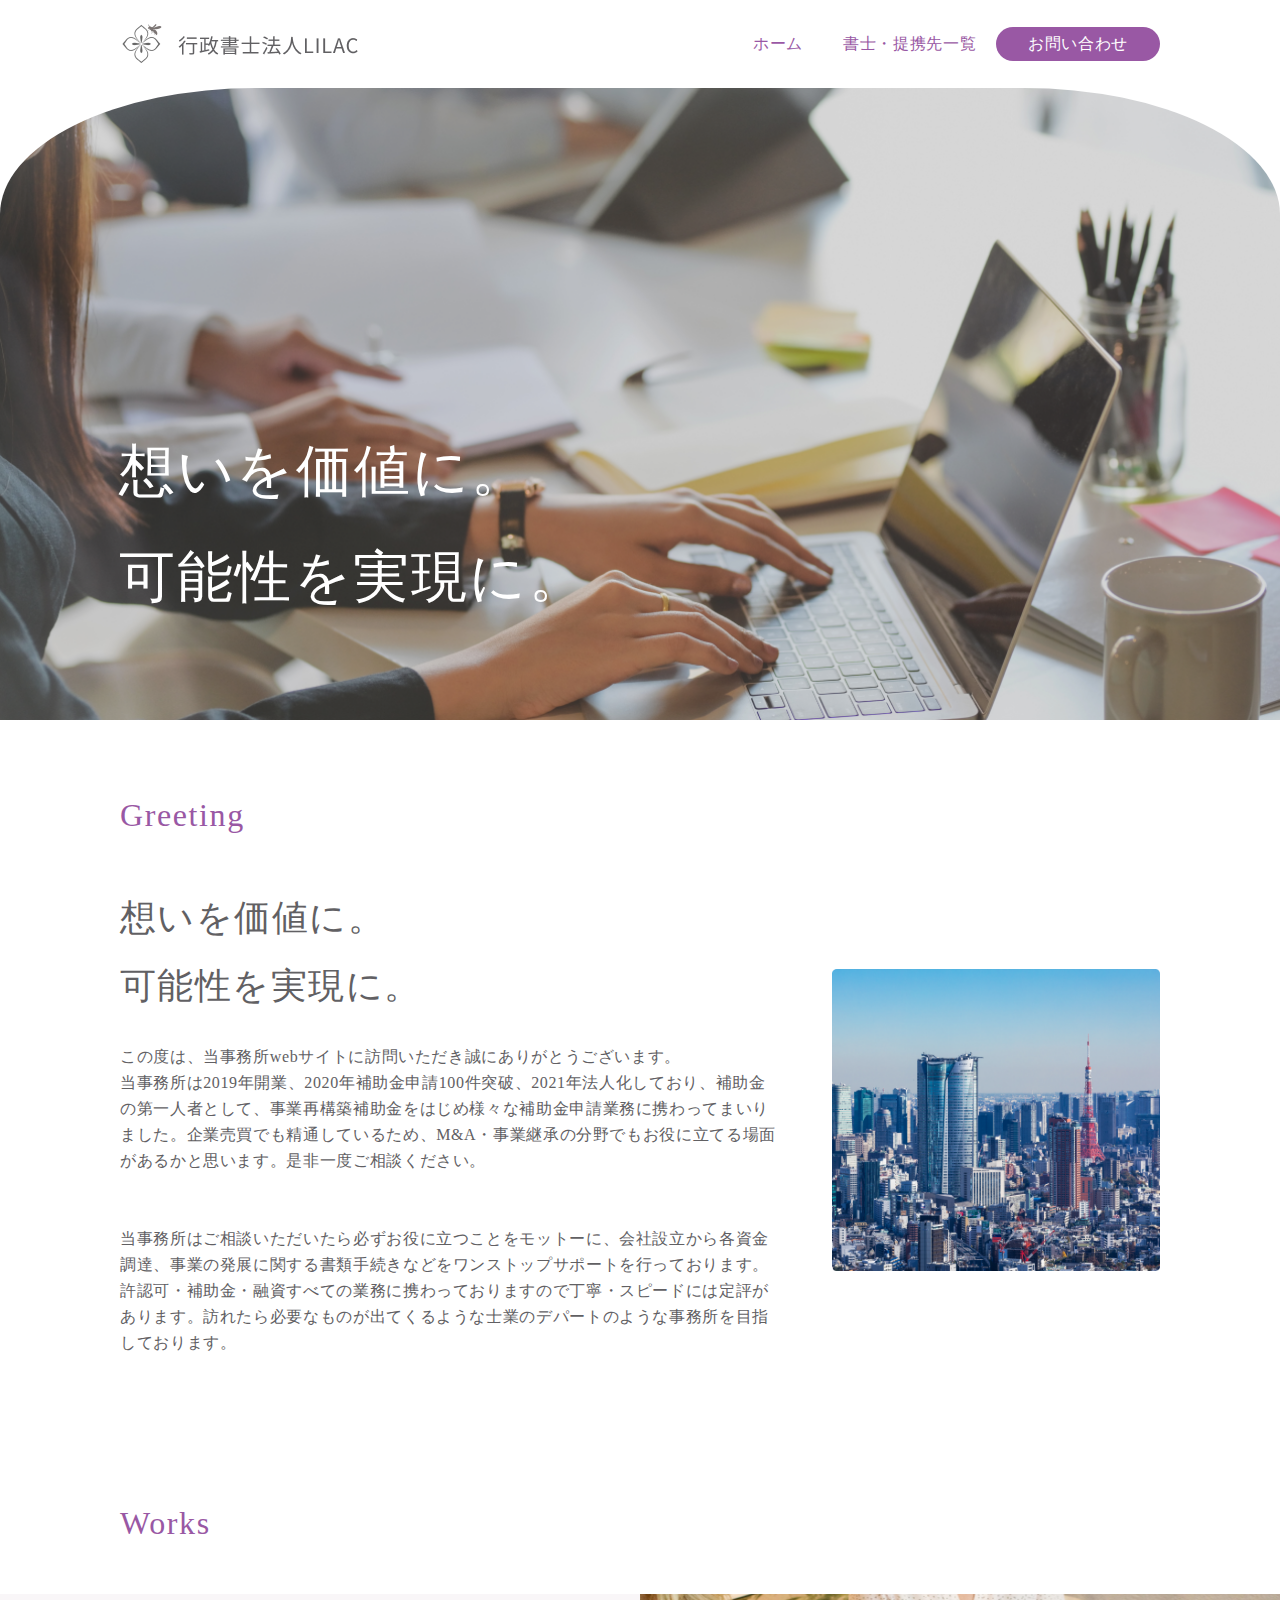
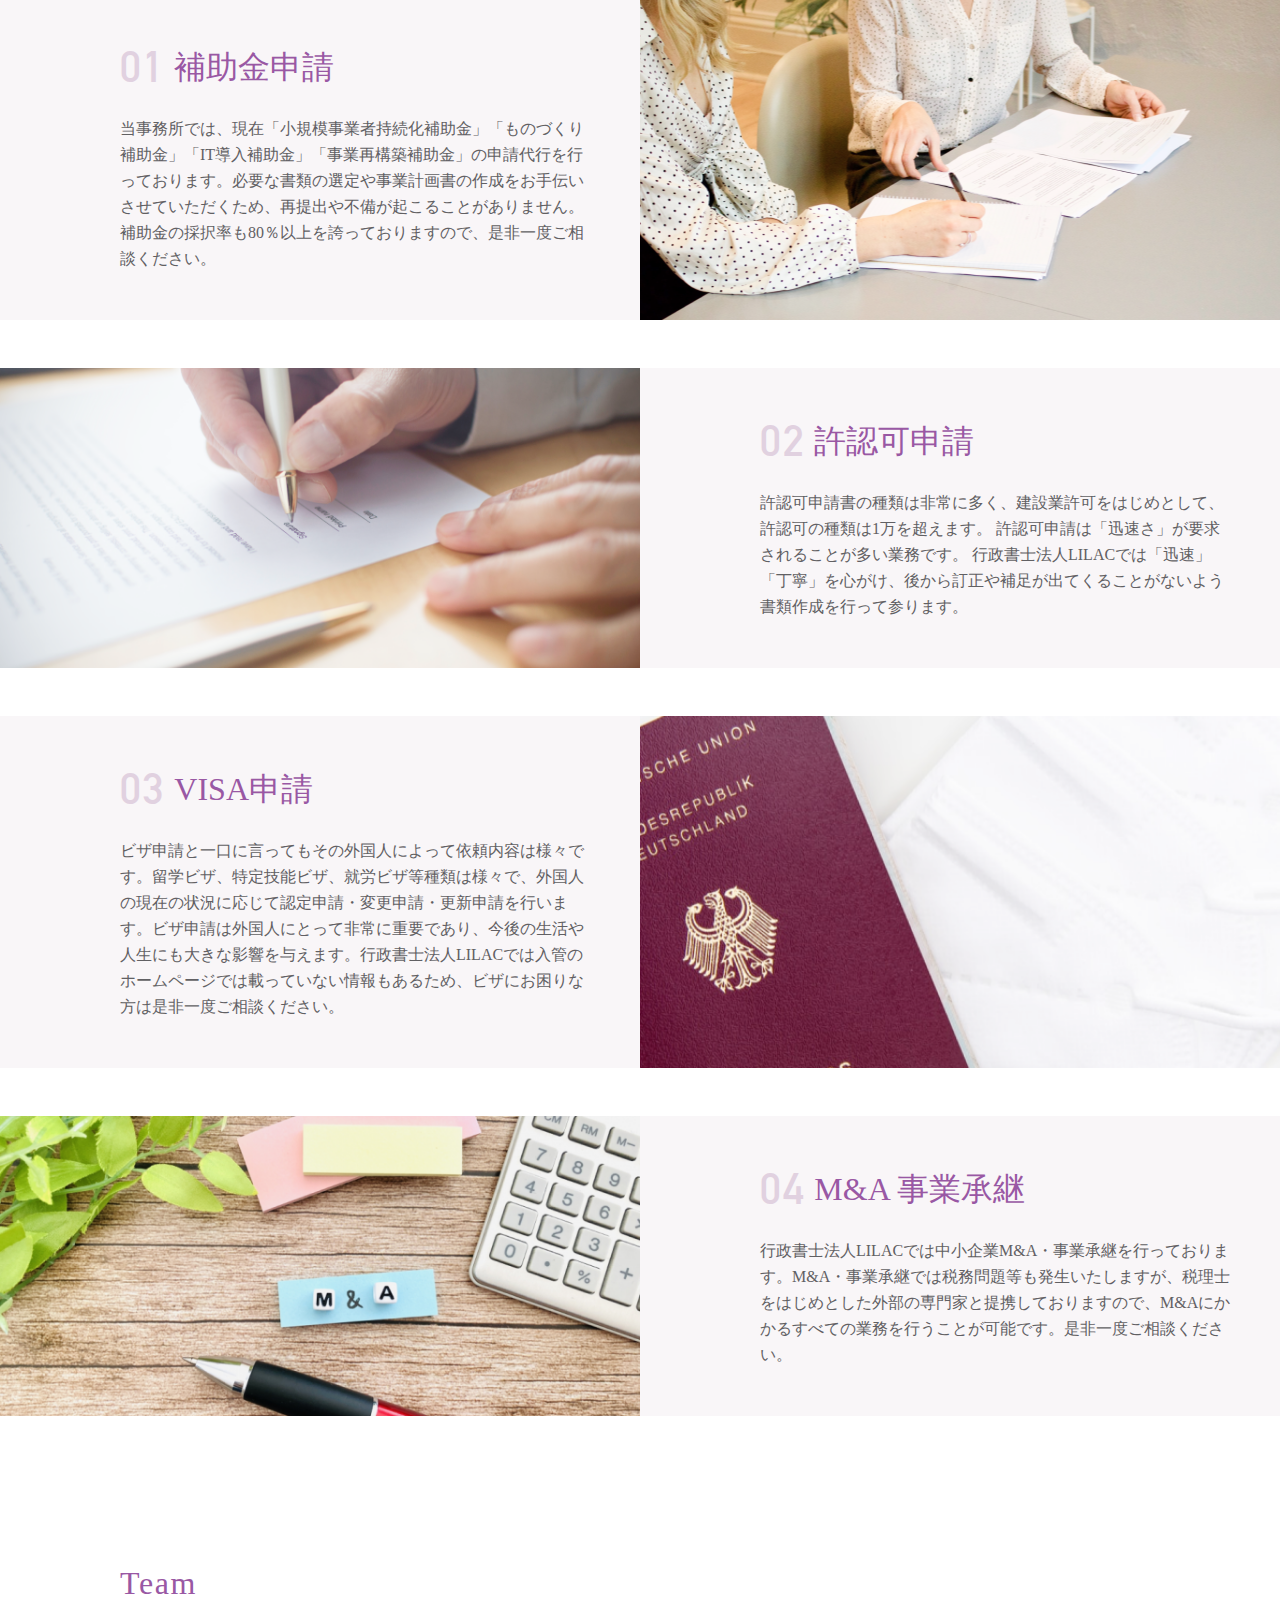
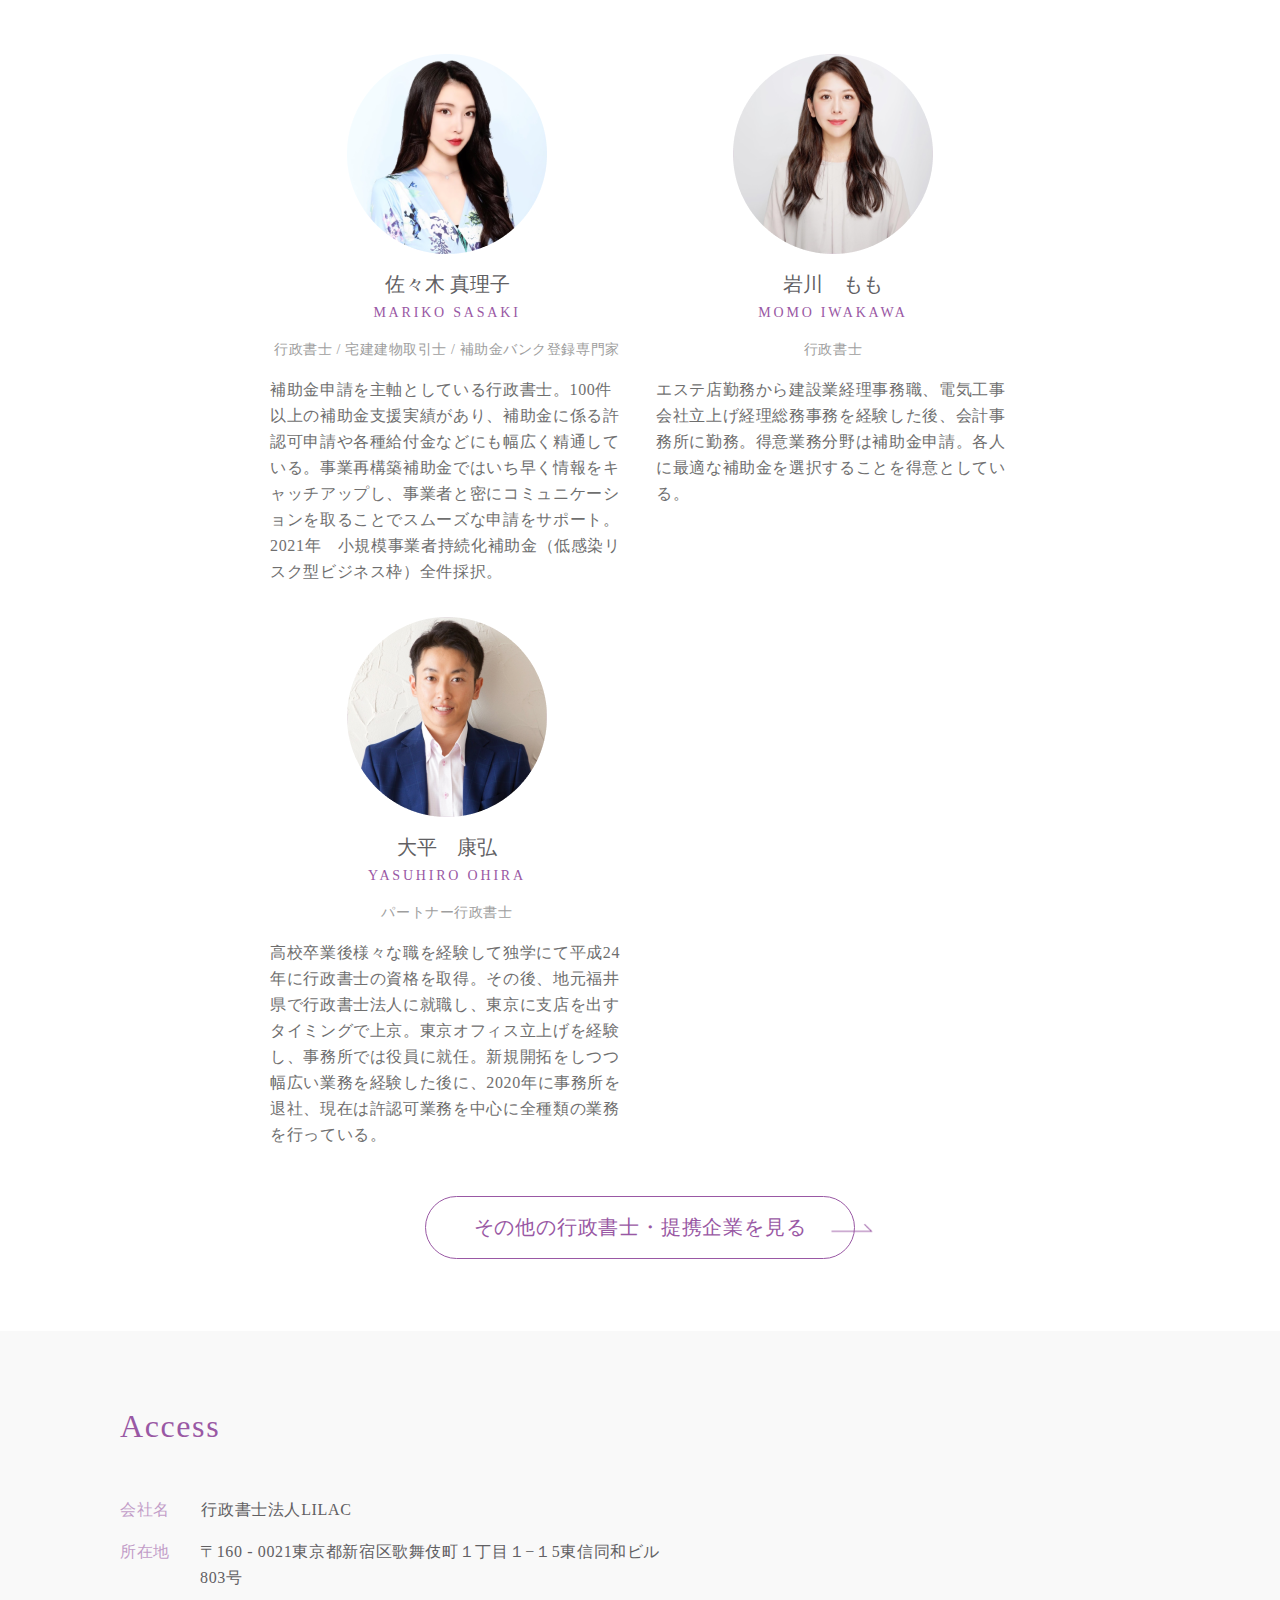
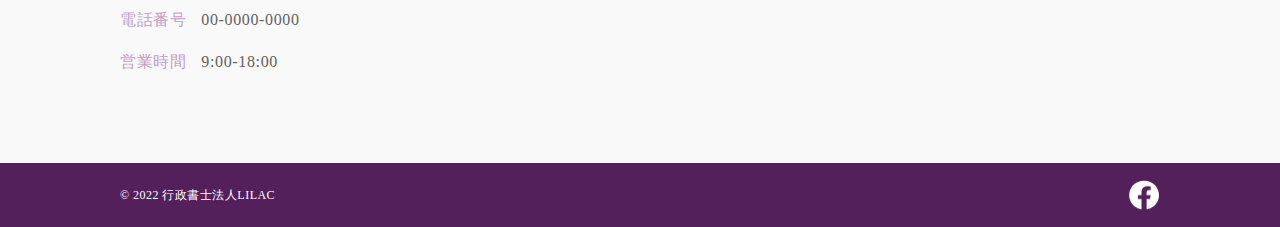
==== index.html @ 5263caba "bug fix" ====
<!DOCTYPE html>
<html lang="en">
  <head>
    <meta charset="UTF-8" />
    <meta http-equiv="X-UA-Compatible" content="IE=edge" />
    <meta name="viewport" content="width=device-width, initial-scale=1.0" />
    <title>Document</title>
    <link rel="stylesheet" href="./css/destyle.min.css" />
    <link rel="stylesheet" href="./css/common.css" />
    <link rel="stylesheet" href="./css/style.css" />
  </head>
  <body>
    <header>
      <div class="header-logo">
        <a href="./index.html"><img src="./image/logo.png" alt="" /> </a>
      </div>

      <div id="hamburger">
        <div class="icon">
          <span></span>
          <span></span>
          <span></span>
        </div>
      </div>

      <nav class="header-nav header-nav-sm">
        <ul class="header-ul">
          <li class="header-sp-li">
            <a class="header-sp-a" href="./index.html">ホーム</a>
          </li>
          <li class="header-sp-li">
            <a class="header-sp-a" href="./team.html">書士・提携先一覧</a>
          </li>
          <li class="header-sp-li-purple-button">
            <a class="header-sp-a-purple-button" href="./contact.html"
              >お問い合わせ</a
            >
          </li>
        </ul>
      </nav>
      <nav class="header-nav pc_display">
        <ul class="header-ul">
          <li><a class="header-a" href="./index.html">ホーム</a></li>
          <li><a class="header-a" href="./team.html">書士・提携先一覧</a></li>
          <li>
            <a class="header-a purple-button" href="./contact.html"
              >お問い合わせ</a
            >
          </li>
        </ul>
      </nav>
    </header>

    <main>
      <div class="top-attract">
        <p class="top-attract-text">想いを価値に。<br />可能性を実現に。</p>
      </div>
      <div class="main-inner">
        <div class="greeting">
          <h2 class="greeting-h2">Greeting</h2>
          <div class="greeting-contents-wrapper">
            <div class="greeting-text">
              <p class="greeting-text-title">
                想いを価値に。<br class="sm" />可能性を実現に。
              </p>
              <p class="greeting-text-content">
                この度は、当事務所webサイトに訪問いただき誠にありがとうございます。<br />
                当事務所は2019年開業、2020年補助金申請100件突破、2021年法人化しており、補助金の第一人者として、事業再構築補助金をはじめ様々な補助金申請業務に携わってまいりました。企業売買でも精通しているため、M&A・事業継承の分野でもお役に立てる場面があるかと思います。是非一度ご相談ください。
                <br />
                <br /><br />
                当事務所はご相談いただいたら必ずお役に立つことをモットーに、会社設立から各資金調達、事業の発展に関する書類手続きなどをワンストップサポートを行っております。許認可・補助金・融資すべての業務に携わっておりますので丁寧・スピードには定評があります。訪れたら必要なものが出てくるような士業のデパートのような事務所を目指しております。
              </p>
            </div>
            <div class="greeting-img">
              <img src="./image/town-pc.png" alt="" class="pc_display" />
              <img src="./image/town-sp.png" alt="" class="sp_display" />
            </div>
          </div>
        </div>

        <div class="works">
          <h2 class="works-h2">Works</h2>
          <div class="works-contents-wrapper">
            <div class="works-contents">
              <div class="works-contents-text-contents">
                <h3 class="works-contents-text-title">
                  <span class="works-contents-text-title-number">01</span
                  >補助金申請
                </h3>
                <p class="works-contents-text-content">
                  当事務所では、現在「小規模事業者持続化補助金」「ものづくり補助金」「IT導入補助金」「事業再構築補助金」の申請代行を行っております。必要な書類の選定や事業計画書の作成をお手伝いさせていただくため、再提出や不備が起こることがありません。<br />補助金の採択率も80％以上を誇っておりますので、是非一度ご相談ください。
                </p>
              </div>
              <div class="works-contents-img hojokinn-img"></div>
            </div>
            <div class="works-contents works-flex-reverse">
              <div class="works-contents-text-contents">
                <h3 class="works-contents-text-title">
                  <span class="works-contents-text-title-number">02</span
                  >許認可申請
                </h3>
                <p class="works-contents-text-content">
                  許認可申請書の種類は非常に多く、建設業許可をはじめとして、許認可の種類は1万を超えます。
                  許認可申請は「迅速さ」が要求されることが多い業務です。
                  行政書士法人LILACでは「迅速」「丁寧」を心がけ、後から訂正や補足が出てくることがないよう書類作成を行って参ります。
                </p>
              </div>
              <div class="works-contents-img kyoka-img"></div>
            </div>
            <div class="works-contents">
              <div class="works-contents-text-contents">
                <h3 class="works-contents-text-title">
                  <span class="works-contents-text-title-number">03</span
                  >VISA申請
                </h3>
                <p class="works-contents-text-content">
                  ビザ申請と一口に言ってもその外国人によって依頼内容は様々です。留学ビザ、特定技能ビザ、就労ビザ等種類は様々で、外国人の現在の状況に応じて認定申請・変更申請・更新申請を行います。ビザ申請は外国人にとって非常に重要であり、今後の生活や人生にも大きな影響を与えます。行政書士法人LILACでは入管のホームページでは載っていない情報もあるため、ビザにお困りな方は是非一度ご相談ください。
                </p>
              </div>
              <div class="works-contents-img viza-img"></div>
            </div>
            <div class="works-contents works-flex-reverse">
              <div class="works-contents-text-contents">
                <h3 class="works-contents-text-title">
                  <span class="works-contents-text-title-number">04</span>M&A
                  事業承継
                </h3>
                <p class="works-contents-text-content">
                  行政書士法人LILACでは中小企業M&A・事業承継を行っております。M&A・事業承継では税務問題等も発生いたしますが、税理士をはじめとした外部の専門家と提携しておりますので、M&Aにかかるすべての業務を行うことが可能です。是非一度ご相談ください。
                </p>
              </div>
              <div class="works-contents-img ma-img"></div>
            </div>
          </div>
        </div>

        <div class="team">
          <h2 class="team-h2">Team</h2>
          <div class="team-contents-wrapper">
            <div class="team-contents">
              <div class="team-contents-img">
                <img src="./image/sasaki.png" alt="" />
              </div>
              <div class="team-contents-text-contents">
                <p class="team-contents-text-name">佐々木 真理子</p>
                <p class="team-contents-text-sub-name">MARIKO SASAKI</p>
                <p class="team-contents-text-position">
                  行政書士 / 宅建建物取引士 / 補助金バンク登録専門家
                </p>
                <p class="team-contents-text-content">
                  補助金申請を主軸としている行政書士。100件以上の補助金支援実績があり、補助金に係る許認可申請や各種給付金などにも幅広く精通している。事業再構築補助金ではいち早く情報をキャッチアップし、事業者と密にコミュニケーションを取ることでスムーズな申請をサポート。<br />2021年　小規模事業者持続化補助金（低感染リスク型ビジネス枠）全件採択。
                </p>
              </div>
            </div>
            <div class="team-contents">
              <div class="team-contents-img">
                <img src="./image/iwakawa.png" alt="" />
              </div>
              <div class="team-contents-text-contents">
                <p class="team-contents-text-name">岩川　もも</p>
                <p class="team-contents-text-sub-name">MOMO IWAKAWA</p>
                <p class="team-contents-text-position">行政書士</p>
                <p class="team-contents-text-content">
                  エステ店勤務から建設業経理事務職、電気工事会社立上げ経理総務事務を経験した後、会計事務所に勤務。得意業務分野は補助金申請。各人に最適な補助金を選択することを得意としている。
                </p>
              </div>
            </div>
            <div class="team-contents">
              <div class="team-contents-img">
                <img src="./image/ohira.png" alt="" />
              </div>
              <div class="team-contents-text-contents">
                <p class="team-contents-text-name">大平　康弘</p>
                <p class="team-contents-text-sub-name">YASUHIRO OHIRA</p>
                <p class="team-contents-text-position">パートナー行政書士</p>
                <p class="team-contents-text-content">
                  高校卒業後様々な職を経験して独学にて平成24年に行政書士の資格を取得。その後、地元福井県で行政書士法人に就職し、東京に支店を出すタイミングで上京。東京オフィス立上げを経験し、事務所では役員に就任。新規開拓をしつつ幅広い業務を経験した後に、2020年に事務所を退社、現在は許認可業務を中心に全種類の業務を行っている。
                </p>
              </div>
            </div>
          </div>
          <div class="team-link-button">
            <a href="./team.html">その他の行政書士・提携企業を見る</a
            ><img
              src="./image/vector.png"
              alt=""
              class="team-link-button-vector"
            />
          </div>
        </div>

        <div class="access">
          <h2 class="access-h2">Access</h2>
          <div class="access-contents-wrapper">
            <dl class="access-dl">
              <div class="access-dl-contents-wrapper">
                <dt class="access-dt">会社名</dt>
                <dd class="access-dd">行政書士法人LILAC</dd>
              </div>
              <div class="access-dl-contents-wrapper">
                <dt class="access-dt">所在地</dt>
                <dd class="access-dd">
                  〒160 - 0021東京都新宿区歌舞伎町１丁目１−１5東信同和ビル 803号
                </dd>
              </div>
              <div class="access-dl-contents-wrapper">
                <dt class="access-dt">電話番号</dt>
                <dd class="access-dd">00-0000-0000</dd>
              </div>
              <div class="access-dl-contents-wrapper">
                <dt class="access-dt">営業時間</dt>
                <dd class="access-dd">9:00-18:00</dd>
              </div>
            </dl>
            <div class="access-google-map">
              <iframe
                src="https://www.google.com/maps/embed?pb=!1m18!1m12!1m3!1d3240.3469341914138!2d139.70237111514544!3d35.693079280191505!2m3!1f0!2f0!3f0!3m2!1i1024!2i768!4f13.1!3m3!1m2!1s0x60188cdbd0a73edd%3A0xaf8b0edac2fa2d26!2z44CSMTYwLTAwMjEg5p2x5Lqs6YO95paw5a6_5Yy65q2M6Iie5LyO55S677yR5LiB55uu77yR4oiS77yR77yVIOadseS_oeWQjOWSjOODk-ODqyA4MDM!5e0!3m2!1sja!2sjp!4v1652024970023!5m2!1sja!2sjp"
                class="google-iframe"
                style="border: 0"
                allowfullscreen=""
                loading="lazy"
                referrerpolicy="no-referrer-when-downgrade"
              ></iframe>
            </div>
          </div>
        </div>
      </div>
    </main>

    <footer>
      <div class="footer-inner">
        <div class="footer-copyright">© 2022 行政書士法人LILAC</div>
        <img class="footer-facebook-logo" src="./image/facebook.png" alt="" />
      </div>
    </footer>

    <script src="jquery-3.6.0.min.js"></script>
    <script>
      $("#hamburger").on("click", function () {
        $(".icon").toggleClass("close");
        $(".header-nav-sm").slideToggle();
      });
    </script>
  </body>
</html>
---- css/destyle.min.css ----
/*! destyle.css v3.0.0 | MIT License | https://github.com/nicolas-cusan/destyle.min.css */
*,::before,::after{box-sizing:border-box;border-style:solid;border-width:0}html{line-height:1.15;-webkit-text-size-adjust:100%;-webkit-tap-highlight-color:transparent}body{margin:0}main{display:block}p,table,blockquote,address,pre,iframe,form,figure,dl{margin:0}h1,h2,h3,h4,h5,h6{font-size:inherit;font-weight:inherit;margin:0}ul,ol{margin:0;padding:0;list-style:none}dt{font-weight:700}dd{margin-left:0}hr{box-sizing:content-box;height:0;overflow:visible;border-top-width:1px;margin:0;clear:both;color:inherit}pre{font-family:monospace,monospace;font-size:inherit}address{font-style:inherit}a{background-color:transparent;text-decoration:none;color:inherit}abbr[title]{text-decoration:underline dotted}b,strong{font-weight:bolder}code,kbd,samp{font-family:monospace,monospace;font-size:inherit}small{font-size:80%}sub,sup{font-size:75%;line-height:0;position:relative;vertical-align:baseline}sub{bottom:-.25em}sup{top:-.5em}svg,img,embed,object,iframe{vertical-align:bottom}button,input,optgroup,select,textarea{-webkit-appearance:none;appearance:none;vertical-align:middle;color:inherit;font:inherit;background:transparent;padding:0;margin:0;border-radius:0;text-align:inherit;text-transform:inherit}[type="checkbox"]{-webkit-appearance:checkbox;appearance:checkbox}[type="radio"]{-webkit-appearance:radio;appearance:radio}button,[type="button"],[type="reset"],[type="submit"]{cursor:pointer}button:disabled,[type="button"]:disabled,[type="reset"]:disabled,[type="submit"]:disabled{cursor:default}:-moz-focusring{outline:auto}select:disabled{opacity:inherit}option{padding:0}fieldset{margin:0;padding:0;min-width:0}legend{padding:0}progress{vertical-align:baseline}textarea{overflow:auto}[type="number"]::-webkit-inner-spin-button,[type="number"]::-webkit-outer-spin-button{height:auto}[type="search"]{outline-offset:-2px}[type="search"]::-webkit-search-decoration{-webkit-appearance:none}::-webkit-file-upload-button{-webkit-appearance:button;font:inherit}label[for]{cursor:pointer}details{display:block}summary{display:list-item}[contenteditable]:focus{outline:auto}table{border-color:inherit}caption{text-align:left}td,th{vertical-align:top;padding:0}th{text-align:left;font-weight:700}
---- css/common.css ----
/*common*/
@font-face {
    font-family: 'Noto Sans JP';
    src: url('../fonts/NotoSansJP-Bold.otf') format('opentype');
    font-weight: 700;
}

@font-face {
    font-family: 'Noto Sans JP';
    src: url('../fonts/NotoSansJP-Medium.otf') format('opentype');
    font-weight: 500;
}


@font-face {
    font-family: 'Noto Sans JP';
    src: url('../fonts/NotoSansJP-Regular.otf') format('opentype');
    font-weight: 400;
}



@font-face {
    font-family: 'DIN Alternate';
    src: url('../fonts/DINAlternate-Bold.woff') format('opentype');
    font-weight: 700;
}

* {
    box-sizing: border-box;
}

img {
    width: 100%;
}

body{
    min-height: 100vh;
    position: relative;
    padding-bottom: 64px;
}

.pc_display {
    display: block;
}

.sp_display {
    display: none;
}

/*header*/

header {
    height: 88px;
    width: 100%;
    padding: 27px 120px;
    background-color: white;
    position: fixed;
    top: 0;
    z-index: 10;
    display: flex;
    align-items: center;
}

.header-logo {
    width: 240px;
}


.header-nav-sm {
    display: none;
}

.header-nav {
    margin: 0 0 0 auto;
}

.header-ul {
    display: flex;
    list-style: none;
    padding: 0;
    margin: 0;
    align-items: center;
}

.header-a {
    color: #9958A4;
    text-decoration: none;
    display: block;
    padding: 0 20px;
    font-family: Noto Sans JP;
    font-size: 16px;
    font-weight: 500;
    line-height: 26px;
    letter-spacing: 0.04em;
    text-align: left;
}

.purple-button {
    padding: 4px 32px;
    background-color: #9958A4;
    color: white;
    border-radius: 100px;
}

/*footer*/
footer {
    background-color: #54205C;
    width: 100%;
    position: absolute;
    bottom: 0;
}

.footer-inner {
    padding: 16px 120px;
    display: flex;
    justify-content: space-between;
    flex-wrap: wrap;
    margin: 0 auto;
    max-width: 1440px;
    align-items: center;
}

.footer-copyright {
    font-family: Noto Sans JP;
    font-size: 12px;
    font-weight: 400;
    line-height: 19px;
    letter-spacing: 0.04em;
    text-align: left;
    color: white;
}

.footer-facebook-logo {
    width: 32px;
    height: 32px;
}


@media (max-width: 910px) {


body{
    padding-bottom: 51px;
}
    .pc_display {
        display: none;
    }

    .sp_display {
        display: block;
    }

    header {
        height: 61px;
        padding: 16px 20px;
    }

    .header-logo {
        width: 207px;
        height: auto;
    }

    #hamburger {
        background-color: transparent;
        position: relative;
        cursor: pointer;
        margin: 0 0 0 auto;
        height: 24px;
        width: 24px;
    }

    .icon span {
        position: absolute;
        left: 3px;
        width: 18px;
        height: 2px;
        background-color: #9958A4;
        border-radius: 8px;
        transition: ease 0.75s;
    }

    .icon span:nth-of-type(1) {
        top: 6px;
    }

    .icon span:nth-of-type(2) {
        top: 11px;
    }

    .icon span:nth-of-type(3) {
        bottom: 6px;
    }

    .close span:nth-of-type(1) {
        transform: rotate(45deg);
        top: 11.2px;
    }

    .close span:nth-of-type(2) {
        opacity: 0;
    }

    .close span:nth-of-type(3) {
        transform: rotate(-45deg);
        top: 11.2px;
    }

    .header-nav-sm {
        top: 61px;
        left: 0px;
        position: absolute;
        z-index: 10;
        width: 100%;
        height: 100vh;
        background-color: rgba(249, 246, 248, 0.9);
    }

    .header-ul {
        flex-direction: column;
        max-width: 375px;
        margin: 0 auto;
        padding: 48px 20px;
    }

    .header-sp-a{
        text-align: left;
    color: #9958A4;
    display: block;
    padding: 0 20px;
    font-family: Noto Sans JP;
    font-size: 16px;
    font-weight: 500;
    line-height: 26px;
    letter-spacing: 0.04em;
        margin-bottom: 48px;
    }

    .header-sp-li-purple-button{
        width: 335px;
        height: 58px;
        padding: 16px 32px;
        text-align: center;
        border-radius: 100px;
        background-color: #9958A4;
        display: flex;
        align-items: center;
        justify-content: center;
    }

    .header-sp-a-purple-button {
        color: white;
        text-align: center;
    }
    /*footer*/

    .footer-inner {
        padding: 9.5px 20px;
    }
}
---- css/style.css ----
main {
    padding-top: 88px;
}

.main-inner {
    max-width: 1440px;
    background-color: white;
    margin: 0 auto;
}

/*top-attract*/

.top-attract {
    background-image: url('../image/top-attract-pc.png');
    background-repeat: no-repeat;
    background-size: cover;
    background-position: center;
    height: calc(80vh - 88px);
    border-top-right-radius: 20%;
    border-top-left-radius: 20%;
    position: relative;
}

.top-attract-text {
    font-family: Noto Sans JP;
    font-size: 56px;
    font-weight: 500;
    line-height: 106px;
    letter-spacing: 0.04em;
    text-align: left;
    color: white;
    position: absolute;
    left: 119px;
    bottom: 90px;
}

/*greeting*/
.greeting {
    padding: 72px 120px;
}

.greeting-h2 {
    font-family: Noto Sans JP;
    font-size: 32px;
    font-weight: 350;
    line-height: 46px;
    letter-spacing: 0.05em;
    text-align: left;
    color: #9958A4;
    margin-bottom: 46px;
}

.greeting-contents-wrapper {
    display: grid;
    grid-template-columns: 2fr 1fr;
    gap: 56px;
}

.greeting-text-title {
    font-family: Noto Sans JP;
    font-size: 36px;
    font-weight: 500;
    line-height: 68px;
    letter-spacing: 0.04em;
    text-align: left;
    color: #616063;
    margin-bottom: 24px;
}

.greeting-text-content {
    font-family: Noto Sans JP;
    font-size: 16px;
    font-weight: 400;
    line-height: 26px;
    letter-spacing: 0.04em;
    text-align: justified;
    color: #616063;
}


.greeting-img {
    display: flex;
    align-items: center;
}

/*works*/

.works {
    padding: 72px 0;
}

.works-h2 {
    margin-left: 120px;
    font-family: Noto Sans JP;
    font-size: 32px;
    font-weight: 350;
    line-height: 46px;
    letter-spacing: 0.05em;
    text-align: left;
    color: #9958A4;
    margin-bottom: 48px;
}

.works-contents {
    background-color: #F9F6F8;
    display: flex;
}

.works-contents:not(:last-child) {
    margin-bottom: 48px;

}

.works-contents-text-contents {
    width: 50%;
    padding: 48px 48px 48px 120px;
}

.works-flex-reverse {
    flex-flow: row-reverse;
}

.works-contents-text-title {
    font-family: Noto Sans JP;
    font-size: 32px;
    font-weight: 500;
    line-height: 46px;
    letter-spacing: 0em;
    text-align: left;
    color: #9958A4;
    display: flex;
    align-items: center;
    margin-bottom: 24px;
}

.works-contents-text-title-number {
    font-family: DIN Alternate;
    font-size: 43px;
    font-weight: 700;
    line-height: 50px;
    letter-spacing: 0.05em;
    text-align: left;
    color: #E1D1E0;
    margin-right: 8px;
}

.works-contents-text-content {
    font-family: Noto Sans JP;
    font-size: 16px;
    font-weight: 350;
    line-height: 26px;
    letter-spacing: 0em;
    text-align: justified;
    color: #616063;
}


.works-contents-img {
    width: 50%;
    background-repeat: no-repeat;
    background-size: cover;
    background-position: center;
}

.hojokinn-img {
    background-image: url('../image/hojokinn.png');
}

.kyoka-img {
    background-image: url('../image/kyoka.png');
}


.viza-img {
    background-image: url('../image/viza.png');
}

.ma-img {
    background-image: url('../image/ma.png');
}

/*team*/

.team {
    padding: 72px 120px;
    text-align: center;
}

.team-h2 {
    font-family: Noto Sans JP;
    font-size: 32px;
    font-weight: 350;
    line-height: 46px;
    letter-spacing: 0.05em;
    text-align: left;
    color: #9958A4;
    margin-bottom: 48px;
}

.team-contents-wrapper {
    display: grid;
    gap: 32px;
    grid-template-columns: repeat(auto-fit, 354px);
    justify-content: center;
    margin-bottom: 48px;
}

.team-contents {
    text-align: center;
}

.team-contents-img {
    width: 200px;
    height: 200px;
    margin: 0 auto 16px;
}

.team-contents-text-name {
    font-family: Noto Sans JP;
    font-size: 20px;
    font-weight: 500;
    line-height: 29px;
    letter-spacing: 0em;
    text-align: center;
    color: #616063;
    margin-bottom: 4px;
}

.team-contents-text-sub-name {
    font-family: Noto Sans JP;
    font-size: 14px;
    font-weight: 300;
    line-height: 20px;
    letter-spacing: 0.2em;
    text-align: center;
    color: #9958A4;
    margin-bottom: 16px;
}

.team-contents-text-position {
    font-family: Noto Sans JP;
    font-size: 14px;
    font-weight: 350;
    line-height: 22px;
    letter-spacing: 0.04em;
    text-align: center;
    color: #9E9E9E;
    margin-bottom: 16px;
}

.team-contents-text-content {
    font-family: Noto Sans JP;
    font-size: 16px;
    font-weight: 350;
    line-height: 26px;
    letter-spacing: 0.04em;
    text-align: left;
    color: #6F6F6F;
}

.team-link-button {
    display: inline-block;
    position: relative;
    font-family: Noto Sans JP;
    font-size: 20px;
    font-weight: 400;
    line-height: 29px;
    letter-spacing: 0.04em;
    text-align: left;
    color: #9958A4;
    padding: 16px 48px;
    border: #9958A4 solid 1px;
    border-radius: 100px;
}

.team-link-button-vector {
    width: 42px;
    position: absolute;
    top: 50%;
    right: -40px;
    transform: translate(-50%, -50%);
    -webkit-transform: translate(-50%, -50%);
    -ms-transform: translate(-50%, -50%);
}

/*access*/
.access {
    padding: 72px 120px;
    text-align: center;
    background-color: #F9F9F9;
}

.access-h2 {
    font-family: Noto Sans JP;
    font-size: 32px;
    font-weight: 350;
    line-height: 46px;
    letter-spacing: 0.05em;
    text-align: left;
    color: #9958A4;
}

.access-contents-wrapper {
    display: grid;
    grid-template-columns: 3fr 2fr;
    gap: 60px;
}

.access-dl {
    margin-top: 48px;
}

.access-dl-contents-wrapper {
    display: flex;
    margin-bottom: 16px;
    text-align: left;
}

.access-dt {
    width: 15%;
    min-width: 80px;
    font-family: Noto Sans JP;
    font-size: 16px;
    font-weight: 350;
    line-height: 26px;
    letter-spacing: 0.04em;
    text-align: left;
    color: #C29DC8;
}

.access-dd {
    font-family: Noto Sans JP;
    font-size: 16px;
    font-weight: 350;
    line-height: 26px;
    letter-spacing: 0.04em;
    text-align: left;
    color: #616063;
}

.google-iframe {
    width: 438px;
    height: 229px;
}

@media (max-width: 910px) {

    .main-inner {
        max-width: 100%;
    }

    /*top-attract*/

    .top-attract {
        background-image: url('../image/top-attract-sp.png');
        height: calc(80vh - 61px);
        border-top-right-radius: 20%;
        border-top-left-radius: 20%;
    }

    .top-attract-text {
        font-size: 29px;
        line-height: 55.1px;
        left: 17px;
        bottom: 56px;
    }


    /*greeting*/
    .greeting {
        padding: 32px 20px;
    }

    .greeting-h2 {
        margin-bottom: 24px;
    }

    .greeting-contents-wrapper {
        grid-template-columns: 1fr;
        gap: 56px;
    }

    .greeting-text-title {
        font-size: 32px;
        line-height: 61px;
    }

    .greeting-img {
        display: flex;
        align-items: center;
        width: 335px;
        margin: 0 auto;
    }


    /*works*/

    .works {
        padding: 32px 0;
    }

    .works-h2 {
        margin-left: 20px;
        margin-bottom: 24px;
    }

    .works-contents {
        display: block;
        padding-bottom: 32px;
    }

    .works-contents:not(:last-child) {
        margin-bottom: 24px;

    }

    .works-contents-text-contents {
        width: 100%;
        padding: 32px 20px;
    }

    .works-flex-reverse {
        flex-flow: row-reverse;
    }

    .works-contents-text-title {
        font-size: 24px;
        line-height: 34px;
    }

    .works-contents-text-title-number {
        font-size: 32px;
        line-height: 37px;
    }

    .works-contents-img {
        width: 335px;
        height: 188px;
        margin: 0 auto;
    }


    /*team*/

    .team {
        padding: 32px 20px;
    }

    .team-h2 {
        margin-bottom: 24px;
        text-align: center;
    }

    .team-contents-wrapper {
        margin-bottom: 24px;
    }

    .team-link-button {
        font-size: 16px;
        font-weight: 400;
        line-height: 23px;
        letter-spacing: 0.04em;

        color: #9958A4;
        padding: 16px 24px;
        border: #9958A4 solid 1px;
        border-radius: 100px;
    }

    .team-link-button-vector {
        width: 35px;
        height: auto;
        right: -36px;
    }



    /*access*/
    .access {
        padding: 32px 20px;
    }

    .access-h2 {
        margin-bottom: 24px;
    }

    .access-contents-wrapper {
        grid-template-columns: 1fr;
        gap: 24px;
    }

    .access-dl {
        margin-top: 0px;
    }

    .google-iframe {
        width: 100%;
        height: 300px;
    }
}
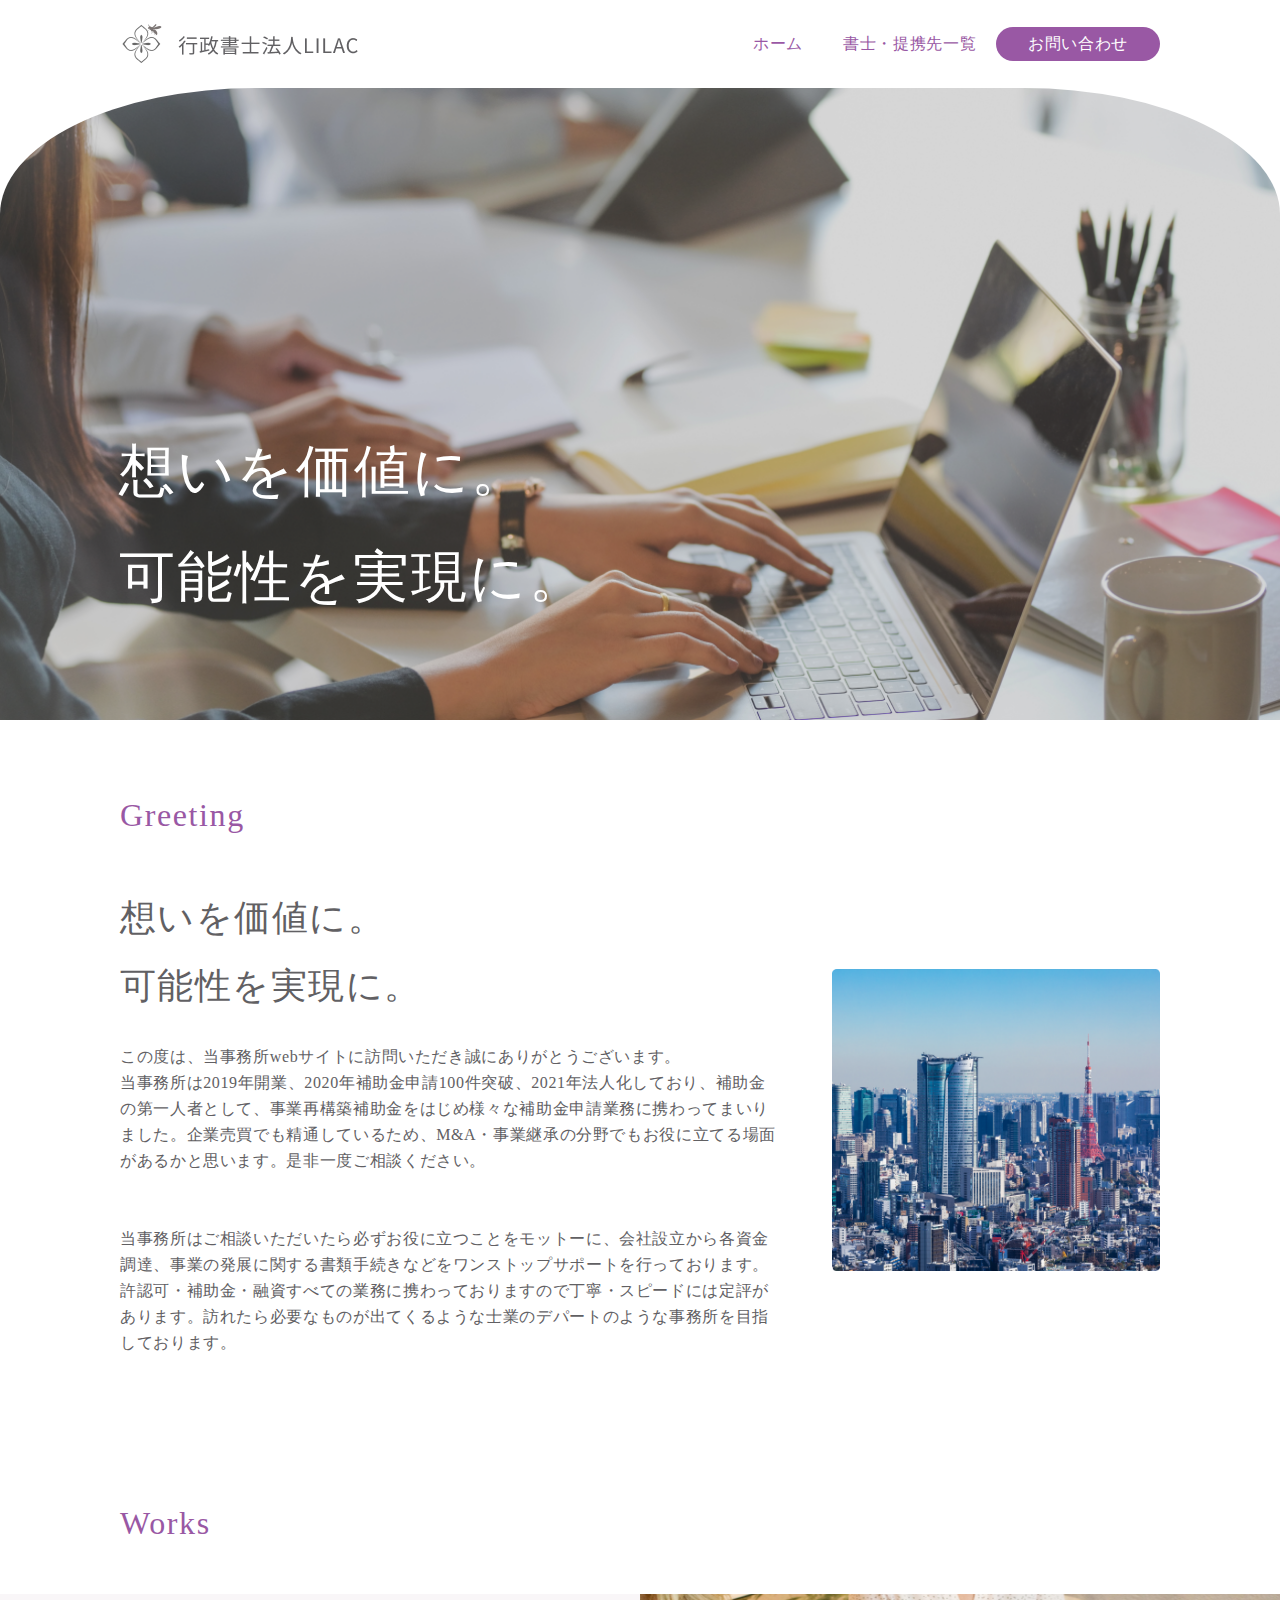
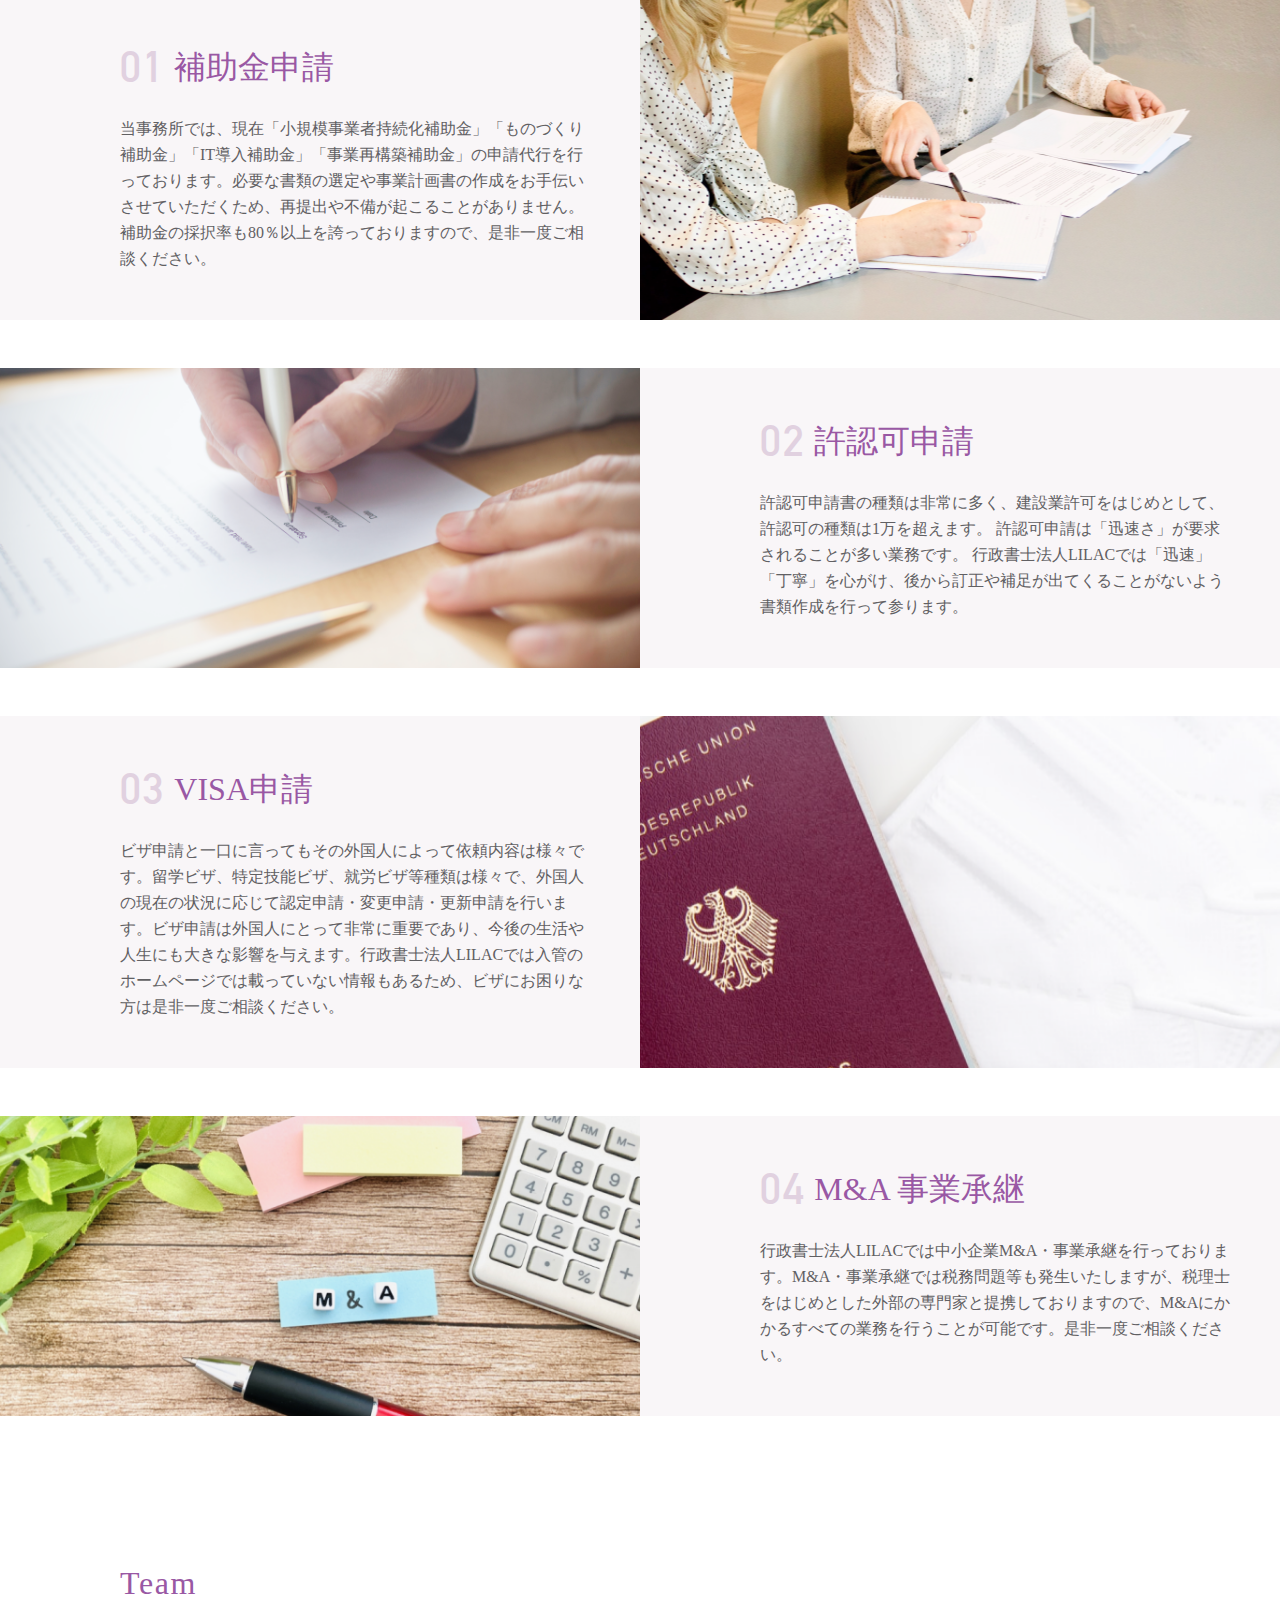
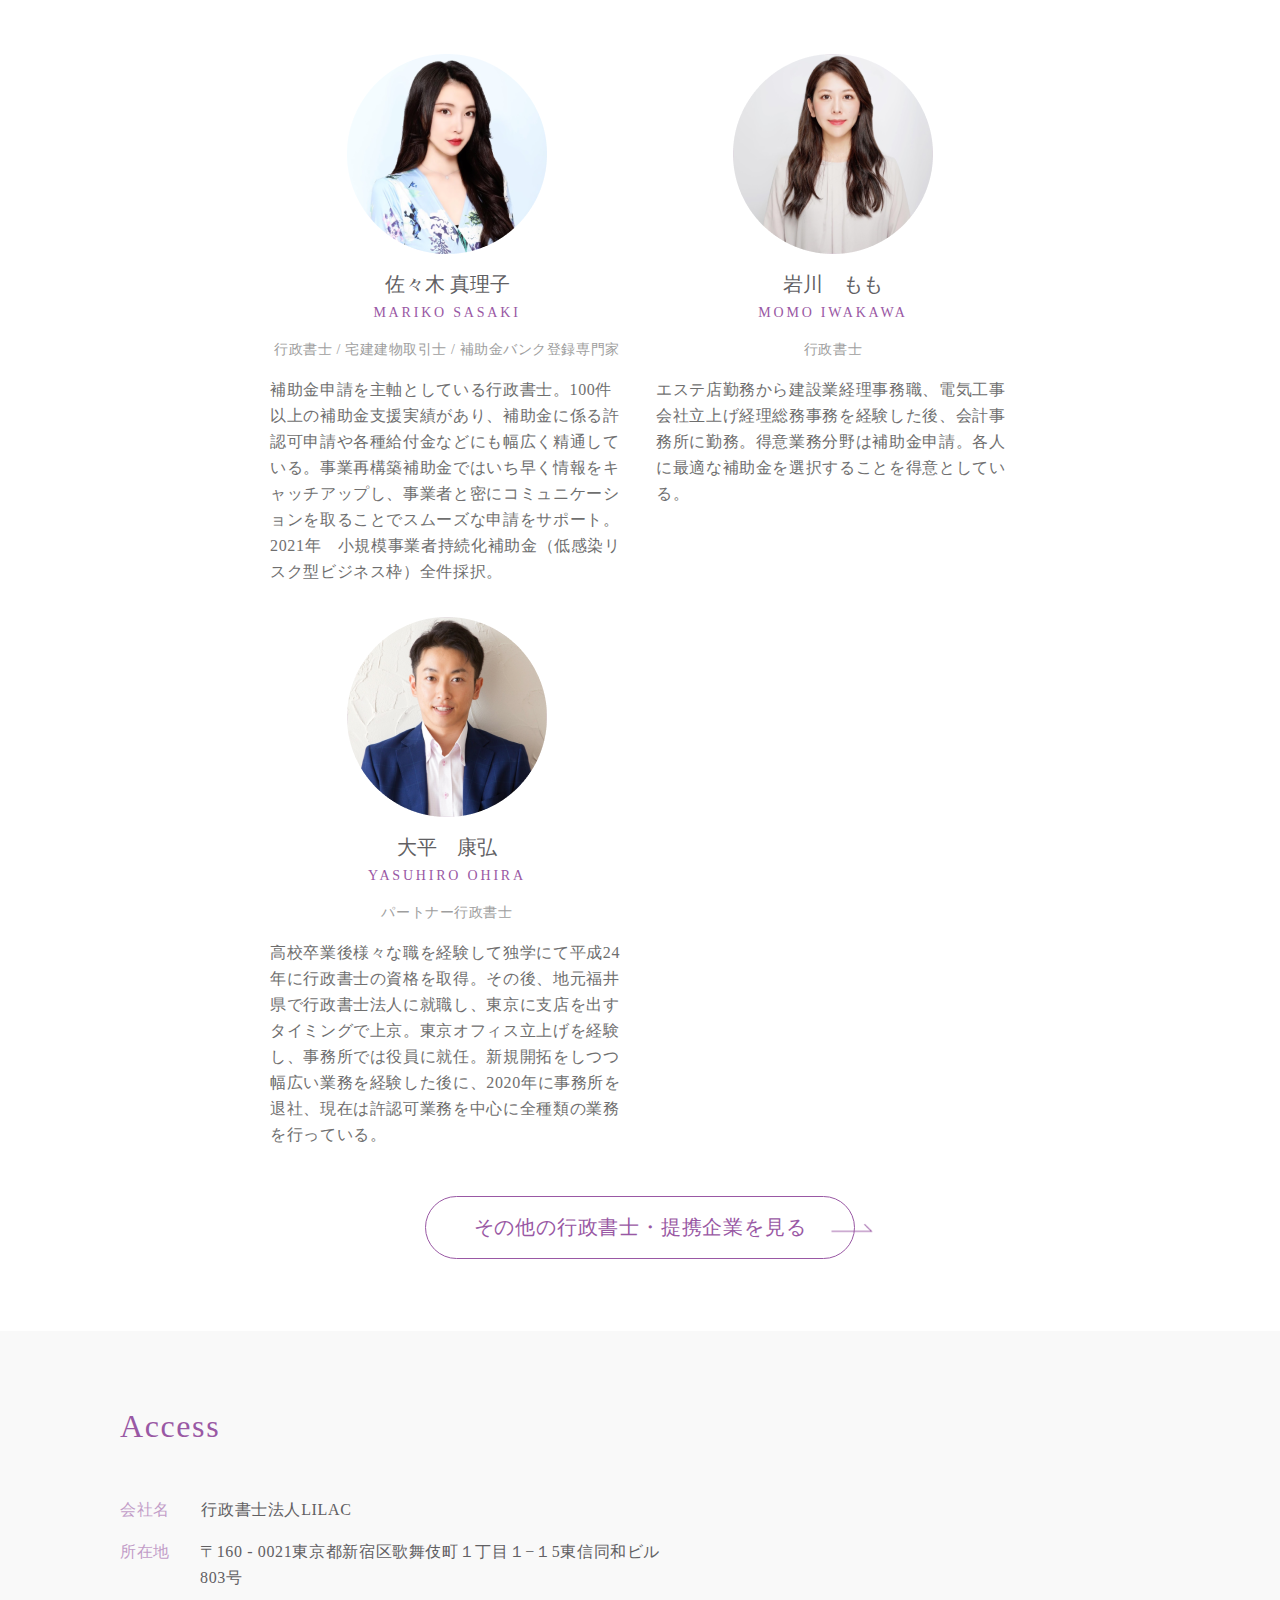
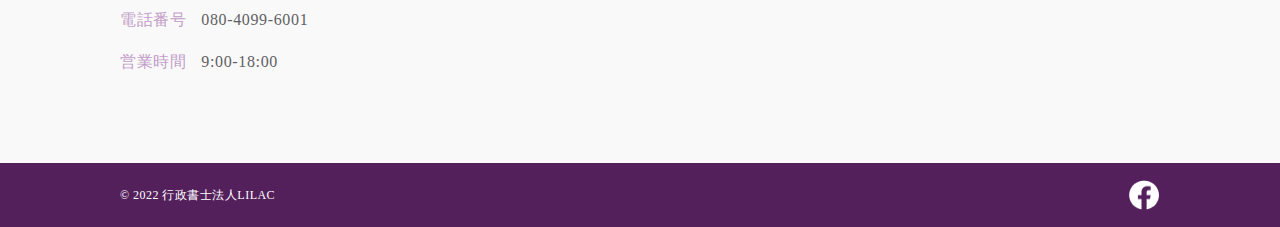
==== commit 4ae4e46a: "情報追加" ====
--- a/index.html
+++ b/index.html
@@ -4,7 +4,9 @@
     <meta charset="UTF-8" />
     <meta http-equiv="X-UA-Compatible" content="IE=edge" />
     <meta name="viewport" content="width=device-width, initial-scale=1.0" />
-    <title>Document</title>
+    <meta name="description" content="想いを価値に。可能性を実現に。行政書士法人LILACの公式HPです。">
+    <title>LILAC</title>
+    <link rel="shortcut icon" href="./image/favicon.jpg">
     <link rel="stylesheet" href="./css/destyle.min.css" />
     <link rel="stylesheet" href="./css/common.css" />
     <link rel="stylesheet" href="./css/style.css" />
@@ -205,7 +207,7 @@
               </div>
               <div class="access-dl-contents-wrapper">
                 <dt class="access-dt">電話番号</dt>
-                <dd class="access-dd">00-0000-0000</dd>
+                <dd class="access-dd">080-4099-6001</dd>
               </div>
               <div class="access-dl-contents-wrapper">
                 <dt class="access-dt">営業時間</dt>
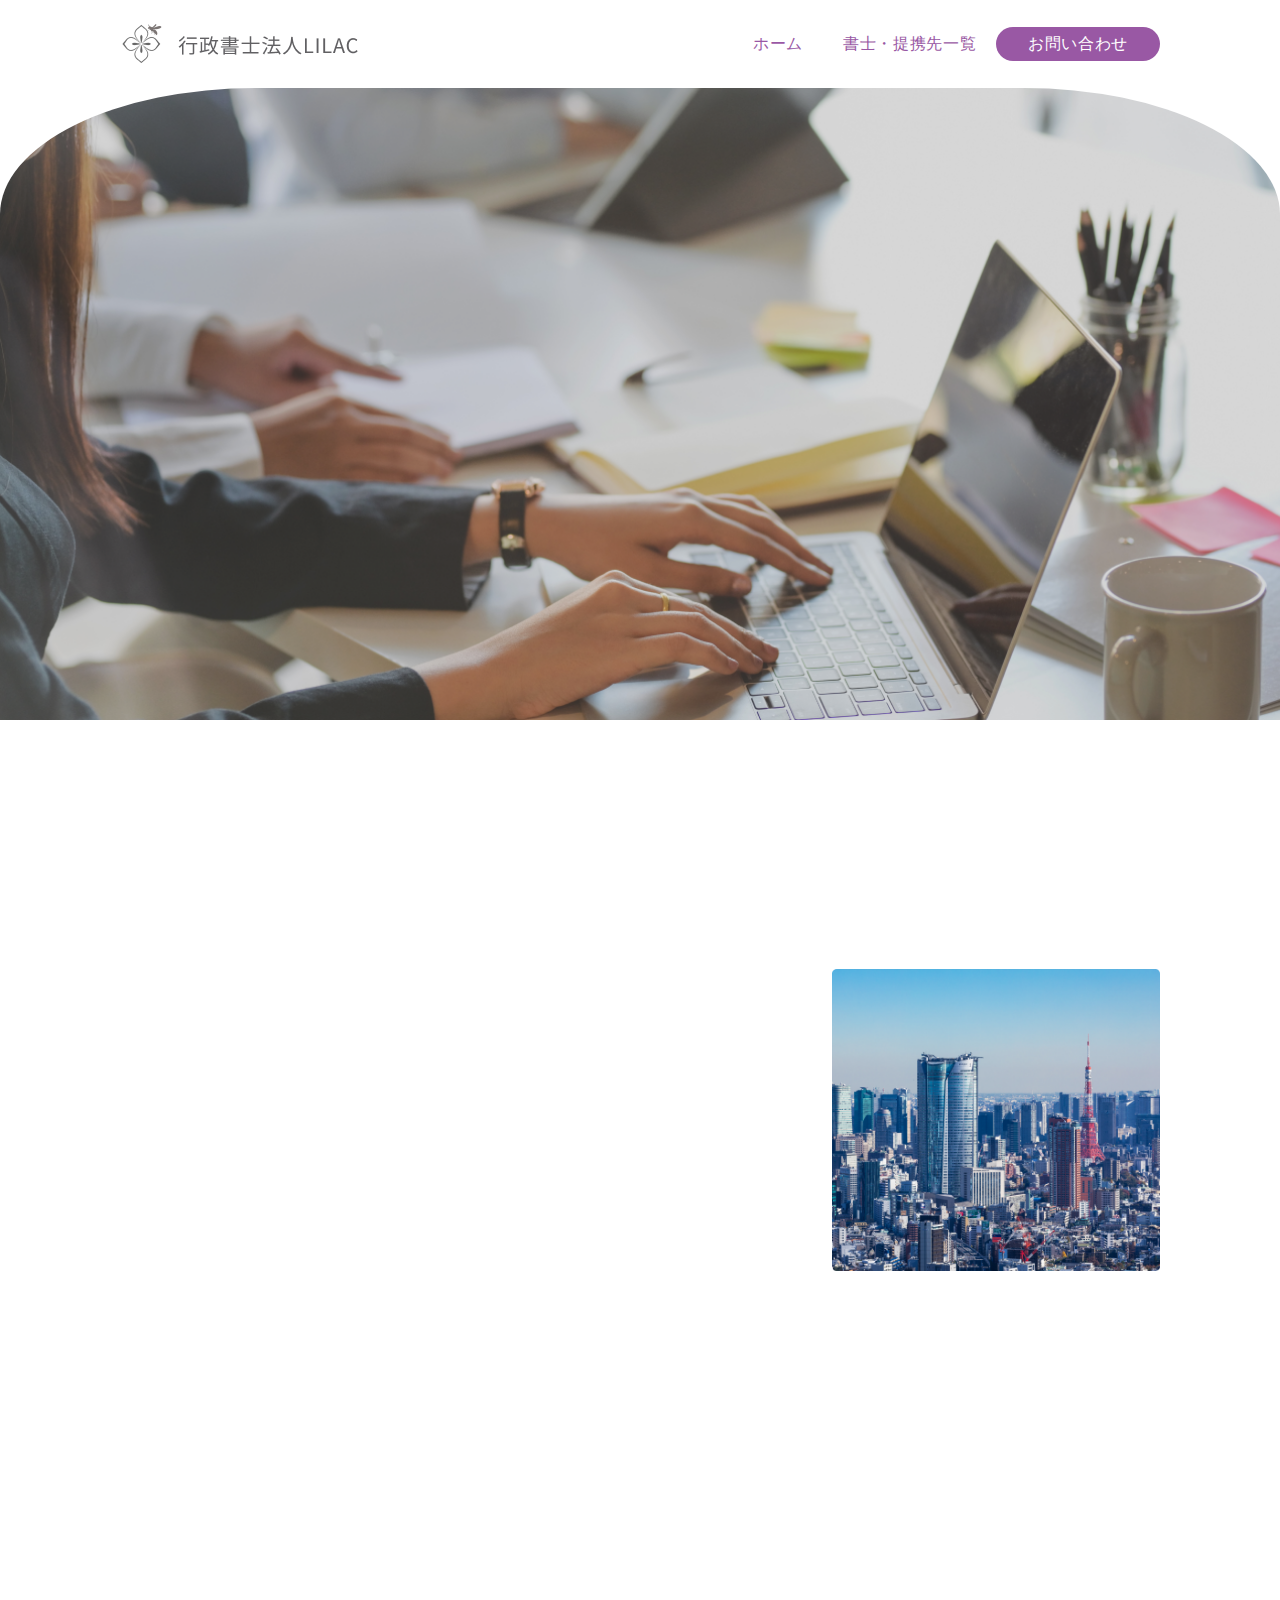
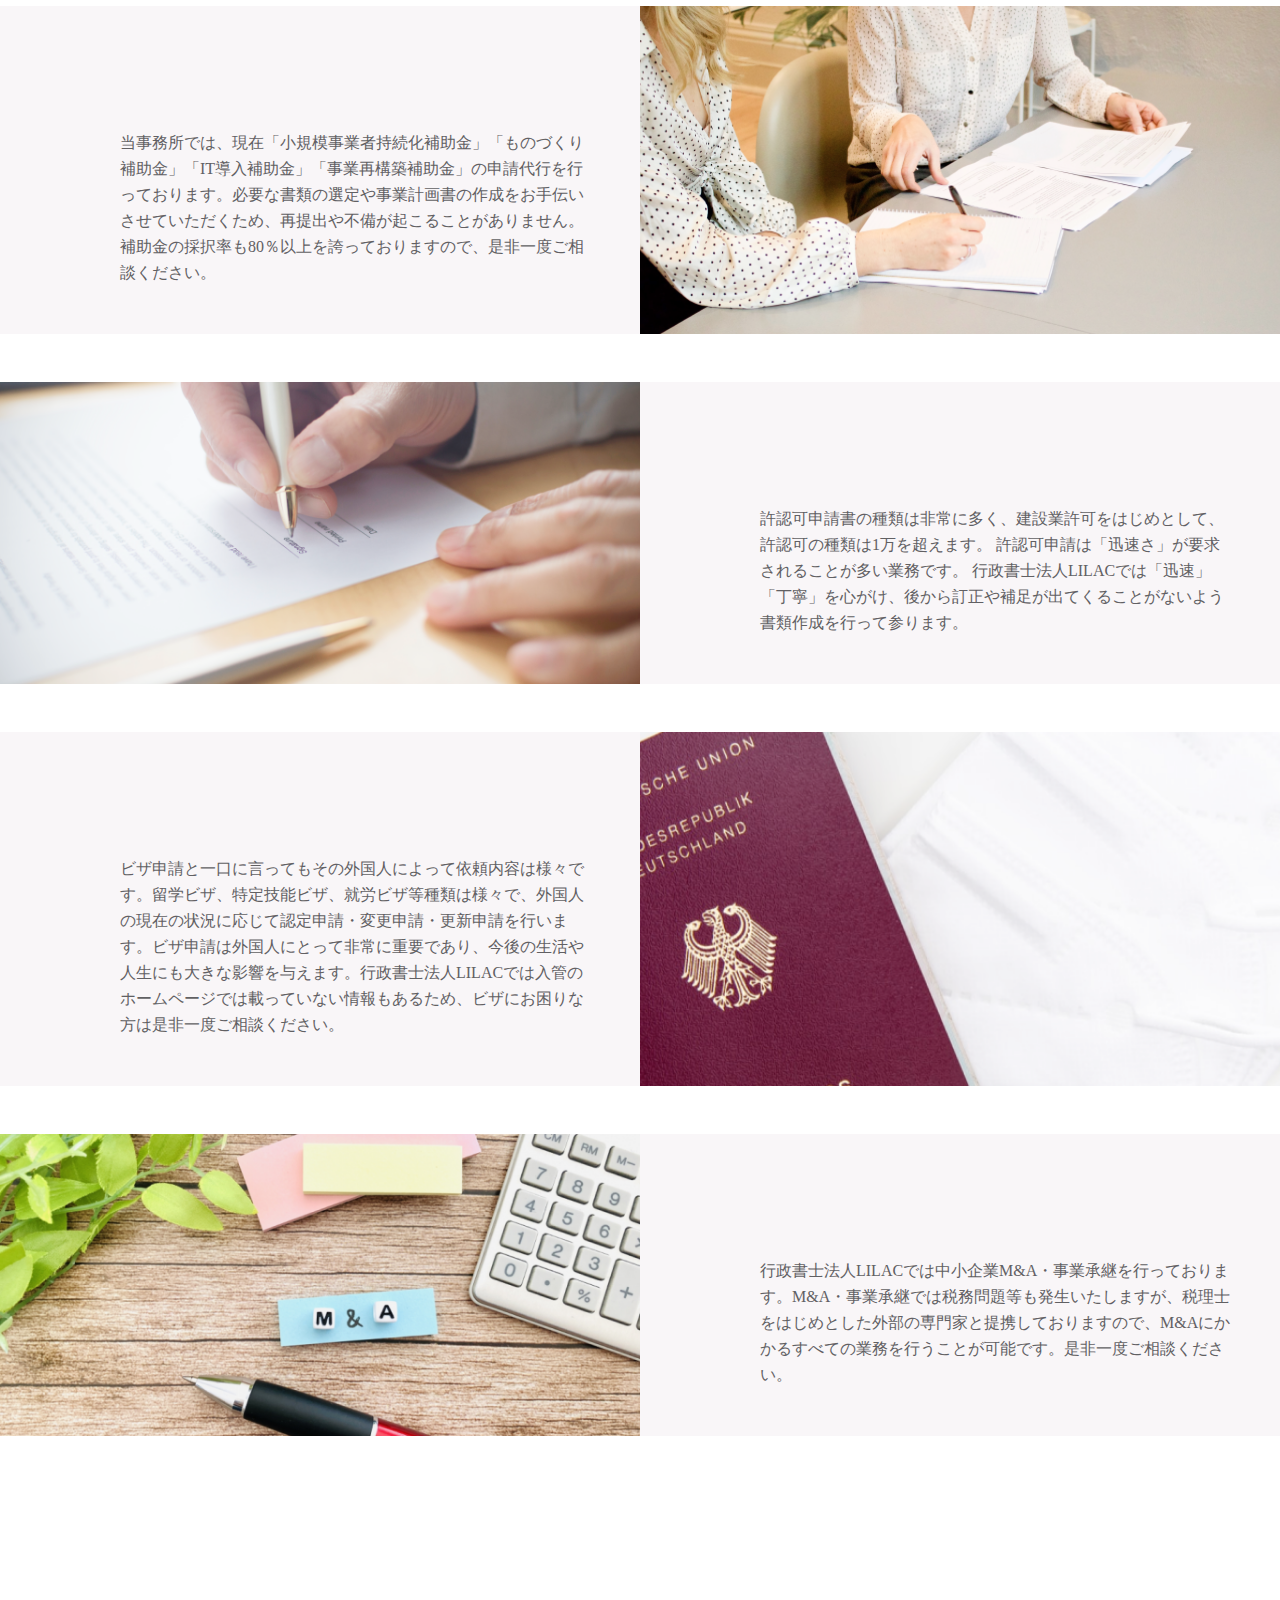
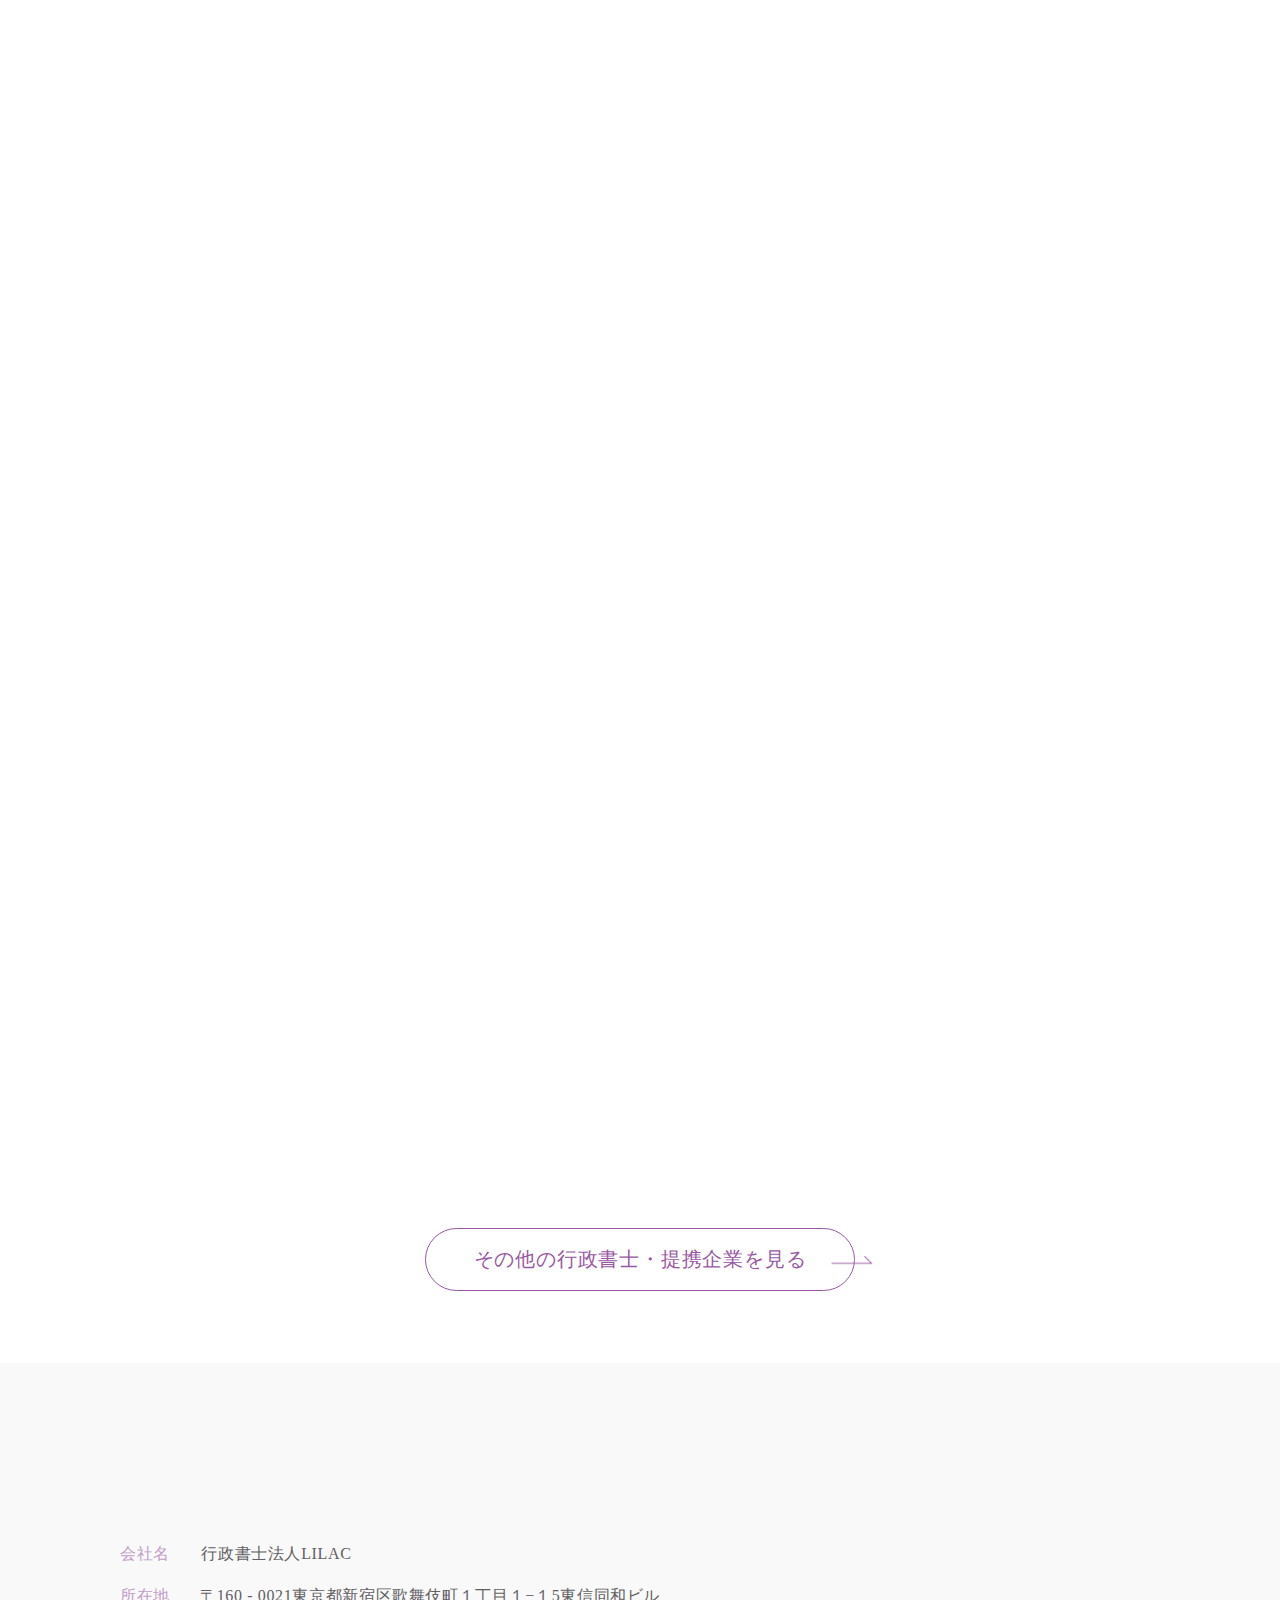
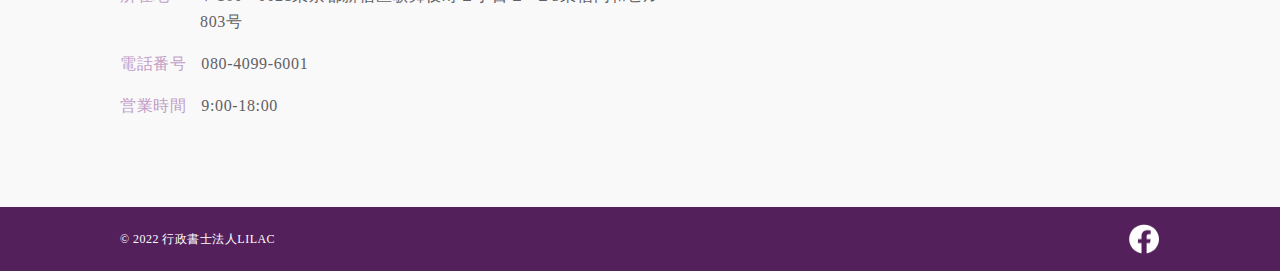
==== commit afb33f35: "fadeの追加" ====
--- a/index.html
+++ b/index.html
@@ -4,12 +4,16 @@
     <meta charset="UTF-8" />
     <meta http-equiv="X-UA-Compatible" content="IE=edge" />
     <meta name="viewport" content="width=device-width, initial-scale=1.0" />
-    <meta name="description" content="想いを価値に。可能性を実現に。行政書士法人LILACの公式HPです。">
+    <meta
+      name="description"
+      content="想いを価値に。可能性を実現に。行政書士法人LILACの公式HPです。"
+    />
     <title>LILAC</title>
-    <link rel="shortcut icon" href="./image/favicon.jpg">
+    <link rel="shortcut icon" href="./image/favicon.jpg" />
     <link rel="stylesheet" href="./css/destyle.min.css" />
     <link rel="stylesheet" href="./css/common.css" />
     <link rel="stylesheet" href="./css/style.css" />
+    <link rel="stylesheet" href="./css/fade.css" />
   </head>
   <body>
     <header>
@@ -55,17 +59,23 @@
 
     <main>
       <div class="top-attract">
-        <p class="top-attract-text">想いを価値に。<br />可能性を実現に。</p>
+        <p class="top-attract-text fadeInContents">
+          想いを価値に。<br />可能性を実現に。
+        </p>
       </div>
       <div class="main-inner">
         <div class="greeting">
-          <h2 class="greeting-h2">Greeting</h2>
+          <h2 class="greeting-h2 fadeInContents animation-order-01">
+            Greeting
+          </h2>
           <div class="greeting-contents-wrapper">
             <div class="greeting-text">
-              <p class="greeting-text-title">
+              <p class="greeting-text-title fadeInContents animation-order-02">
                 想いを価値に。<br class="sm" />可能性を実現に。
               </p>
-              <p class="greeting-text-content">
+              <p
+                class="greeting-text-content fadeInContents animation-order-03"
+              >
                 この度は、当事務所webサイトに訪問いただき誠にありがとうございます。<br />
                 当事務所は2019年開業、2020年補助金申請100件突破、2021年法人化しており、補助金の第一人者として、事業再構築補助金をはじめ様々な補助金申請業務に携わってまいりました。企業売買でも精通しているため、M&A・事業継承の分野でもお役に立てる場面があるかと思います。是非一度ご相談ください。
                 <br />
@@ -81,13 +91,21 @@
         </div>
 
         <div class="works">
-          <h2 class="works-h2">Works</h2>
+          <h2 class="works-h2">
+            <span class="slide-in upAnime">
+              <span class="slide-in_inner upAnimeInner">Works</span>
+            </span>
+          </h2>
           <div class="works-contents-wrapper">
             <div class="works-contents">
               <div class="works-contents-text-contents">
                 <h3 class="works-contents-text-title">
-                  <span class="works-contents-text-title-number">01</span
-                  >補助金申請
+                  <span class="slide-in upAnime">
+                    <span class="slide-in_inner upAnimeInner">
+                      <span class="works-contents-text-title-number">01</span
+                      >補助金申請
+                    </span>
+                  </span>
                 </h3>
                 <p class="works-contents-text-content">
                   当事務所では、現在「小規模事業者持続化補助金」「ものづくり補助金」「IT導入補助金」「事業再構築補助金」の申請代行を行っております。必要な書類の選定や事業計画書の作成をお手伝いさせていただくため、再提出や不備が起こることがありません。<br />補助金の採択率も80％以上を誇っておりますので、是非一度ご相談ください。
@@ -98,8 +116,12 @@
             <div class="works-contents works-flex-reverse">
               <div class="works-contents-text-contents">
                 <h3 class="works-contents-text-title">
-                  <span class="works-contents-text-title-number">02</span
-                  >許認可申請
+                  <span class="slide-in upAnime">
+                    <span class="slide-in_inner upAnimeInner">
+                      <span class="works-contents-text-title-number">02</span
+                      >許認可申請
+                    </span>
+                  </span>
                 </h3>
                 <p class="works-contents-text-content">
                   許認可申請書の種類は非常に多く、建設業許可をはじめとして、許認可の種類は1万を超えます。
@@ -112,8 +134,12 @@
             <div class="works-contents">
               <div class="works-contents-text-contents">
                 <h3 class="works-contents-text-title">
-                  <span class="works-contents-text-title-number">03</span
-                  >VISA申請
+                  <span class="slide-in upAnime">
+                    <span class="slide-in_inner upAnimeInner">
+                      <span class="works-contents-text-title-number">03</span
+                      >VISA申請
+                    </span>
+                  </span>
                 </h3>
                 <p class="works-contents-text-content">
                   ビザ申請と一口に言ってもその外国人によって依頼内容は様々です。留学ビザ、特定技能ビザ、就労ビザ等種類は様々で、外国人の現在の状況に応じて認定申請・変更申請・更新申請を行います。ビザ申請は外国人にとって非常に重要であり、今後の生活や人生にも大きな影響を与えます。行政書士法人LILACでは入管のホームページでは載っていない情報もあるため、ビザにお困りな方は是非一度ご相談ください。
@@ -124,8 +150,12 @@
             <div class="works-contents works-flex-reverse">
               <div class="works-contents-text-contents">
                 <h3 class="works-contents-text-title">
-                  <span class="works-contents-text-title-number">04</span>M&A
-                  事業承継
+                  <span class="slide-in upAnime">
+                    <span class="slide-in_inner upAnimeInner">
+                      <span class="works-contents-text-title-number">04</span
+                      >M&A 事業承継
+                    </span>
+                  </span>
                 </h3>
                 <p class="works-contents-text-content">
                   行政書士法人LILACでは中小企業M&A・事業承継を行っております。M&A・事業承継では税務問題等も発生いたしますが、税理士をはじめとした外部の専門家と提携しておりますので、M&Aにかかるすべての業務を行うことが可能です。是非一度ご相談ください。
@@ -137,9 +167,13 @@
         </div>
 
         <div class="team">
-          <h2 class="team-h2">Team</h2>
+          <h2 class="team-h2">
+            <span class="slide-in upAnime">
+              <span class="slide-in_inner upAnimeInner">Team</span>
+            </span>
+          </h2>
           <div class="team-contents-wrapper">
-            <div class="team-contents">
+            <div class="team-contents fadeUpContents animation-order-01">
               <div class="team-contents-img">
                 <img src="./image/sasaki.png" alt="" />
               </div>
@@ -154,7 +188,7 @@
                 </p>
               </div>
             </div>
-            <div class="team-contents">
+            <div class="team-contents fadeUpContents animation-order-02">
               <div class="team-contents-img">
                 <img src="./image/iwakawa.png" alt="" />
               </div>
@@ -167,7 +201,7 @@
                 </p>
               </div>
             </div>
-            <div class="team-contents">
+            <div class="team-contents fadeUpContents animation-order-03">
               <div class="team-contents-img">
                 <img src="./image/ohira.png" alt="" />
               </div>
@@ -192,7 +226,11 @@
         </div>
 
         <div class="access">
-          <h2 class="access-h2">Access</h2>
+          <h2 class="access-h2">
+            <span class="slide-in upAnime">
+              <span class="slide-in_inner upAnimeInner">Access</span></span
+            >
+          </h2>
           <div class="access-contents-wrapper">
             <dl class="access-dl">
               <div class="access-dl-contents-wrapper">
@@ -237,11 +275,7 @@
     </footer>
 
     <script src="jquery-3.6.0.min.js"></script>
-    <script>
-      $("#hamburger").on("click", function () {
-        $(".icon").toggleClass("close");
-        $(".header-nav-sm").slideToggle();
-      });
-    </script>
+    <script src="./script/hamburger.js"></script>
+    <script src="./script/fade.js"></script>
   </body>
 </html>
--- a/css/style.css
+++ b/css/style.css
@@ -1,5 +1,3 @@
-
-
 main {
     padding-top: 88px;
 }
--- a/css/fade.css
+++ b/css/fade.css
@@ -0,0 +1,118 @@
+/*fade in*/
+.fadeIn {
+    animation-name: fadeInAnime;
+    animation-duration: 1s;
+    animation-fill-mode: forwards;
+    opacity: 0;
+}
+
+@keyframes fadeInAnime {
+    from {
+        opacity: 0;
+    }
+
+    to {
+        opacity: 1;
+    }
+}
+
+.fadeInContents {
+    opacity: 0;
+}
+
+/*fade up*/
+
+.fadeUp {
+    animation-name: fadeUpAnime;
+    animation-duration: 1s;
+    animation-fill-mode: forwards;
+    opacity: 0;
+}
+
+@keyframes fadeUpAnime {
+    from {
+        opacity: 0;
+        transform: translateY(100px);
+    }
+
+    to {
+        opacity: 1;
+        transform: translateY(0);
+    }
+}
+
+
+.fadeUpContents {
+    opacity: 0;
+}
+
+/*slide*/
+.slide-in {
+    overflow: hidden;
+    display: inline-block;
+}
+
+.slide-in_inner {
+    display: inline-block;
+
+}
+
+/* 上下のアニメーション*/
+.upAnime {
+    opacity: 0;
+    /* 事前に透過0 にして消しておく*/
+}
+
+.slideAnimeDownUp {
+    animation-name: slideTextY100;
+    animation-duration: 0.8s;
+    animation-fill-mode: forwards;
+    opacity: 0;
+}
+
+@keyframes slideTextY100 {
+    from {
+        transform: translateY(100%);
+        /* 要素を上の枠外に移動*/
+        opacity: 0;
+    }
+
+    to {
+        transform: translateY(0);
+        /* 要素を元の位置に移動*/
+        opacity: 1;
+    }
+}
+
+.slideAnimeUpDown {
+    animation-name: slideTextY-100;
+    animation-duration: 0.8s;
+    animation-fill-mode: forwards;
+    opacity: 0;
+}
+
+@keyframes slideTextY-100 {
+    from {
+        transform: translateY(-100%);
+        /* 要素を下の枠外に移動*/
+        opacity: 0;
+    }
+
+    to {
+        transform: translateY(0);
+        /* 要素を元の位置に移動*/
+        opacity: 1;
+    }
+}
+
+.animation-order-01 {
+    animation-delay: 0s;
+}
+
+.animation-order-02 {
+    animation-delay: 0.2s;
+}
+
+.animation-order-03 {
+    animation-delay: 0.4s;
+}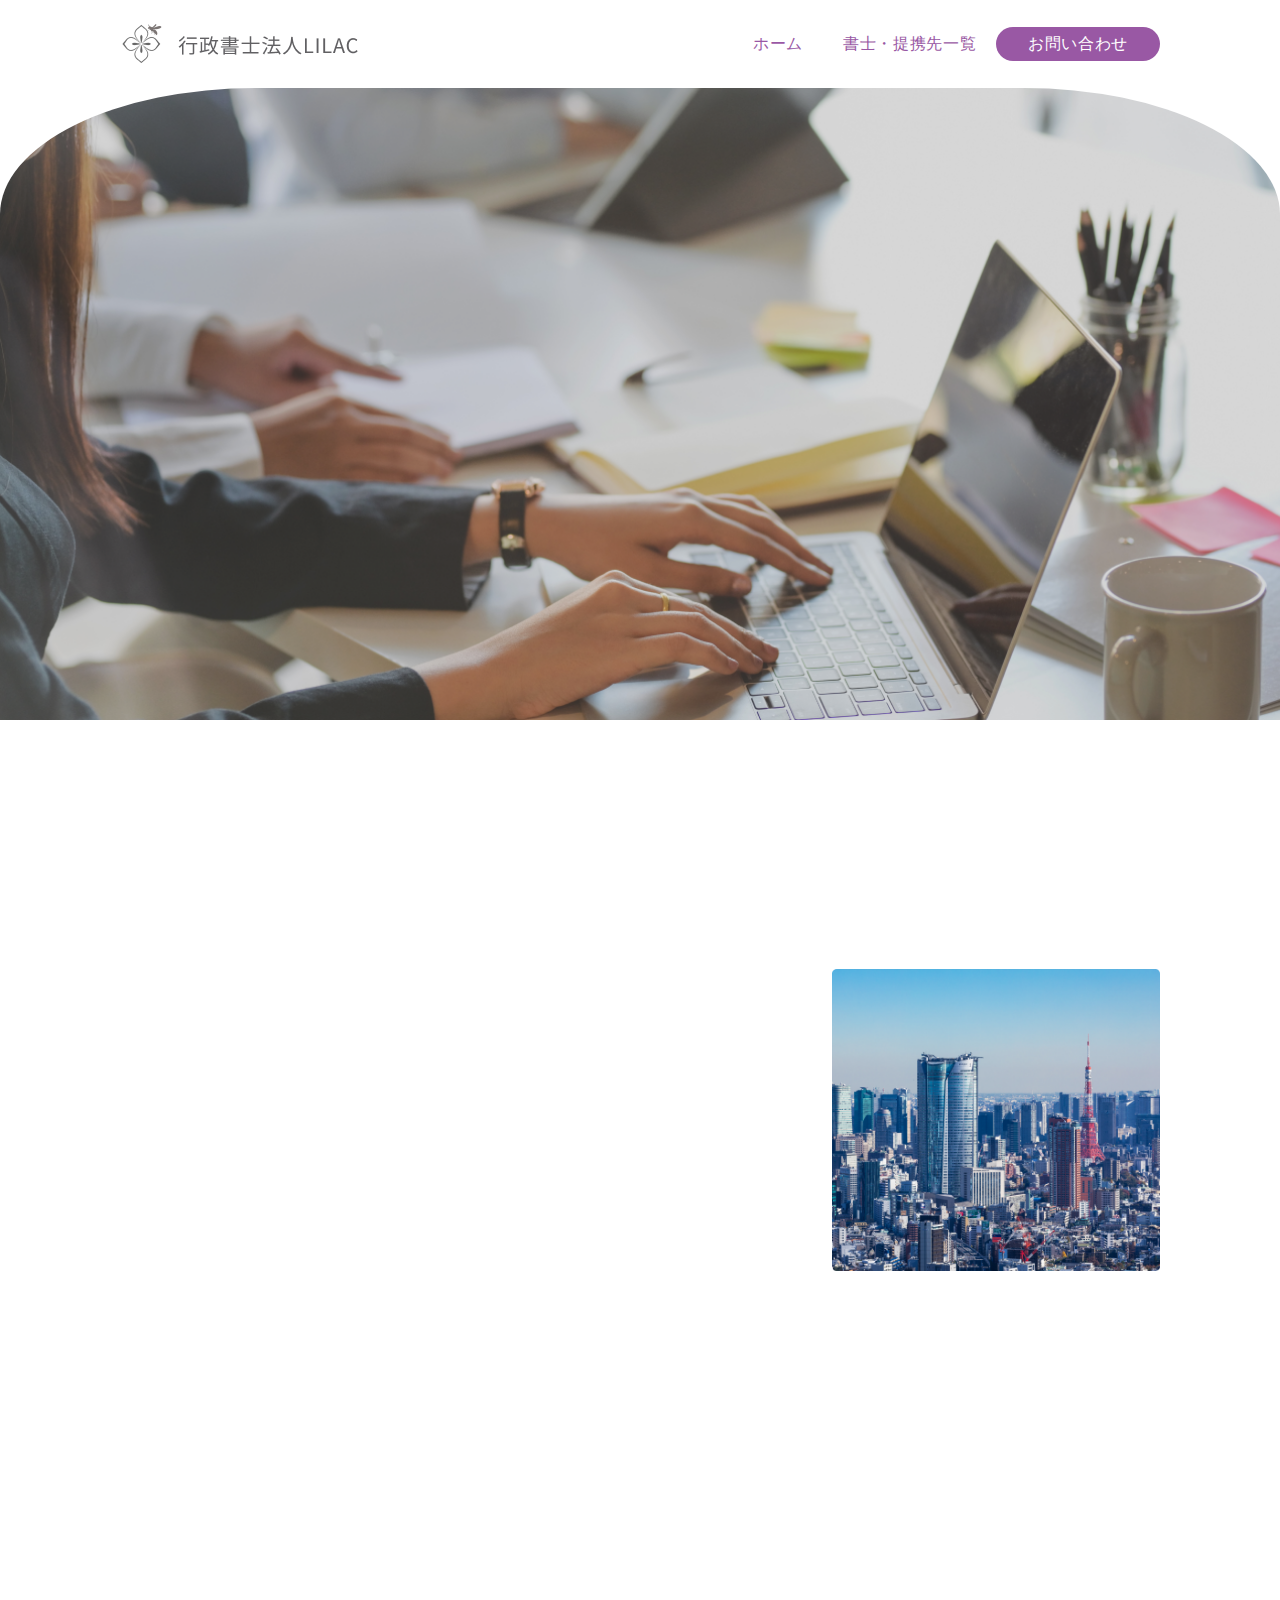
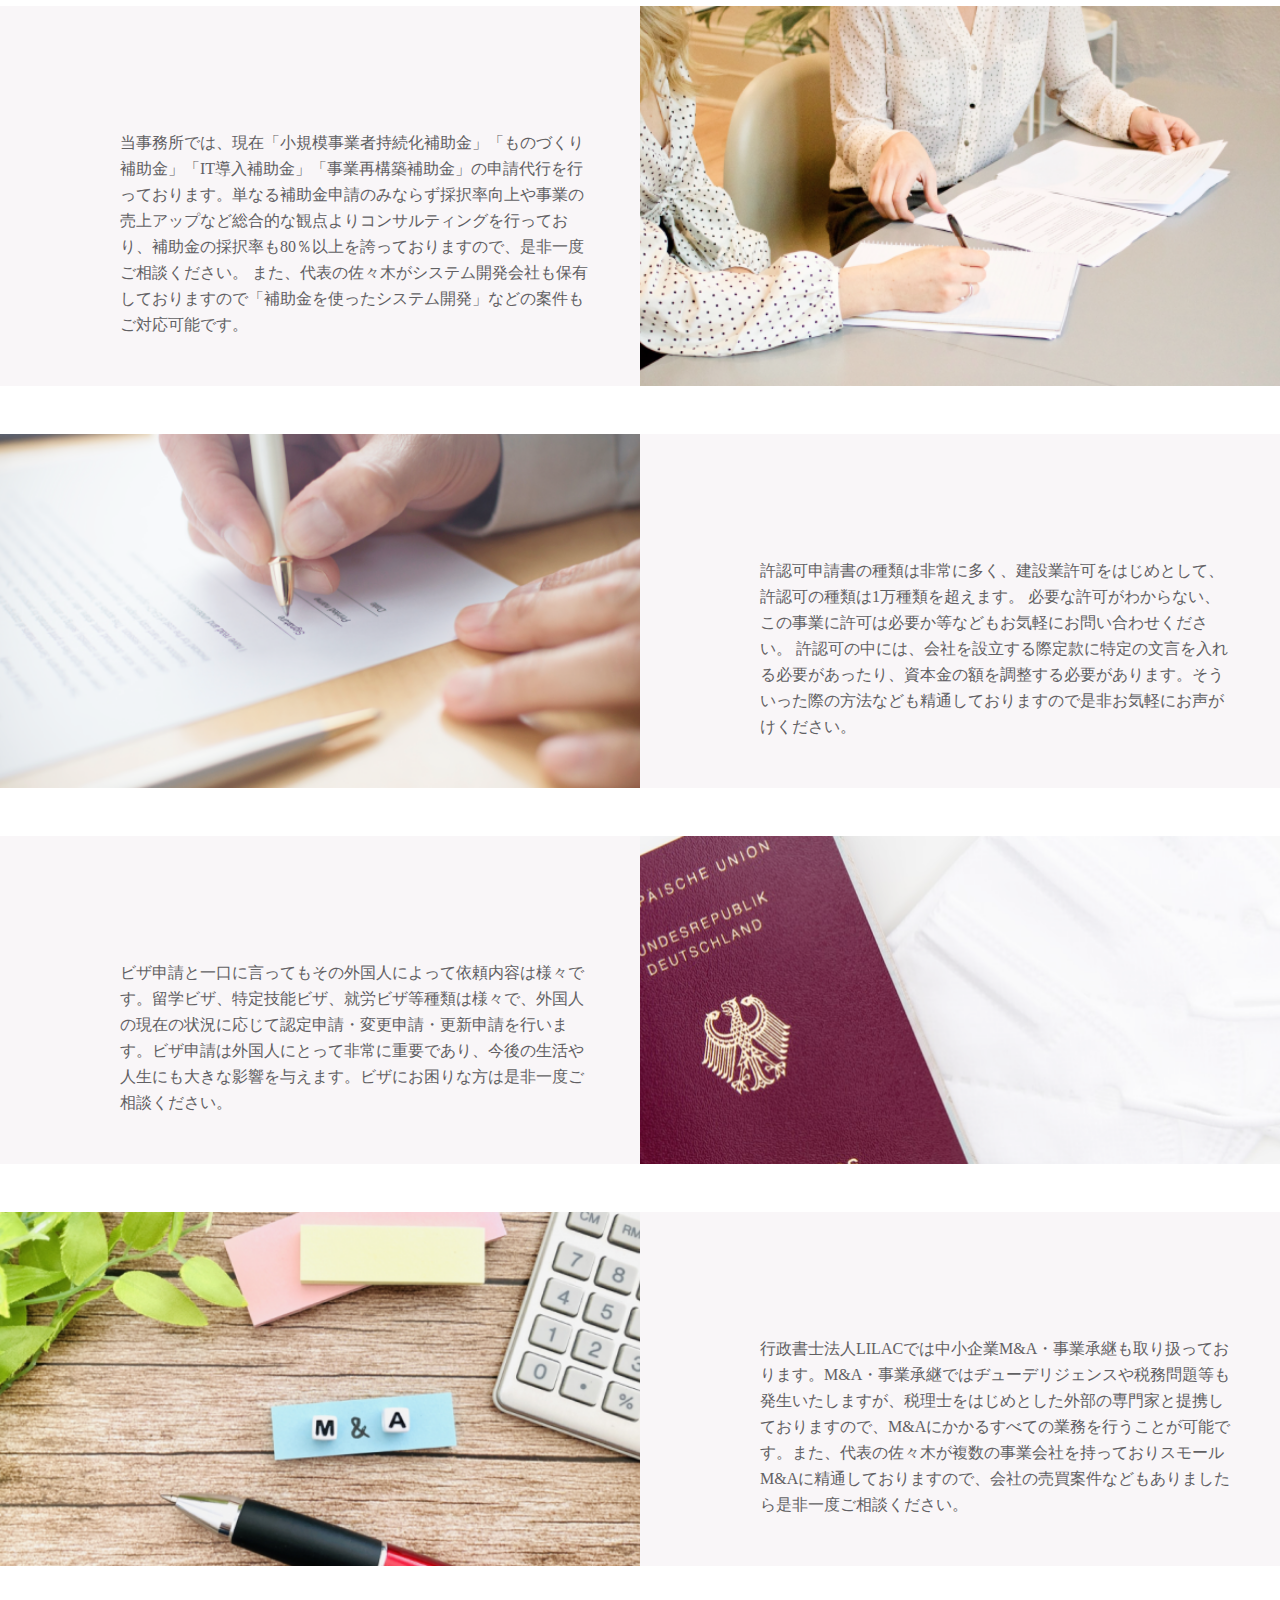
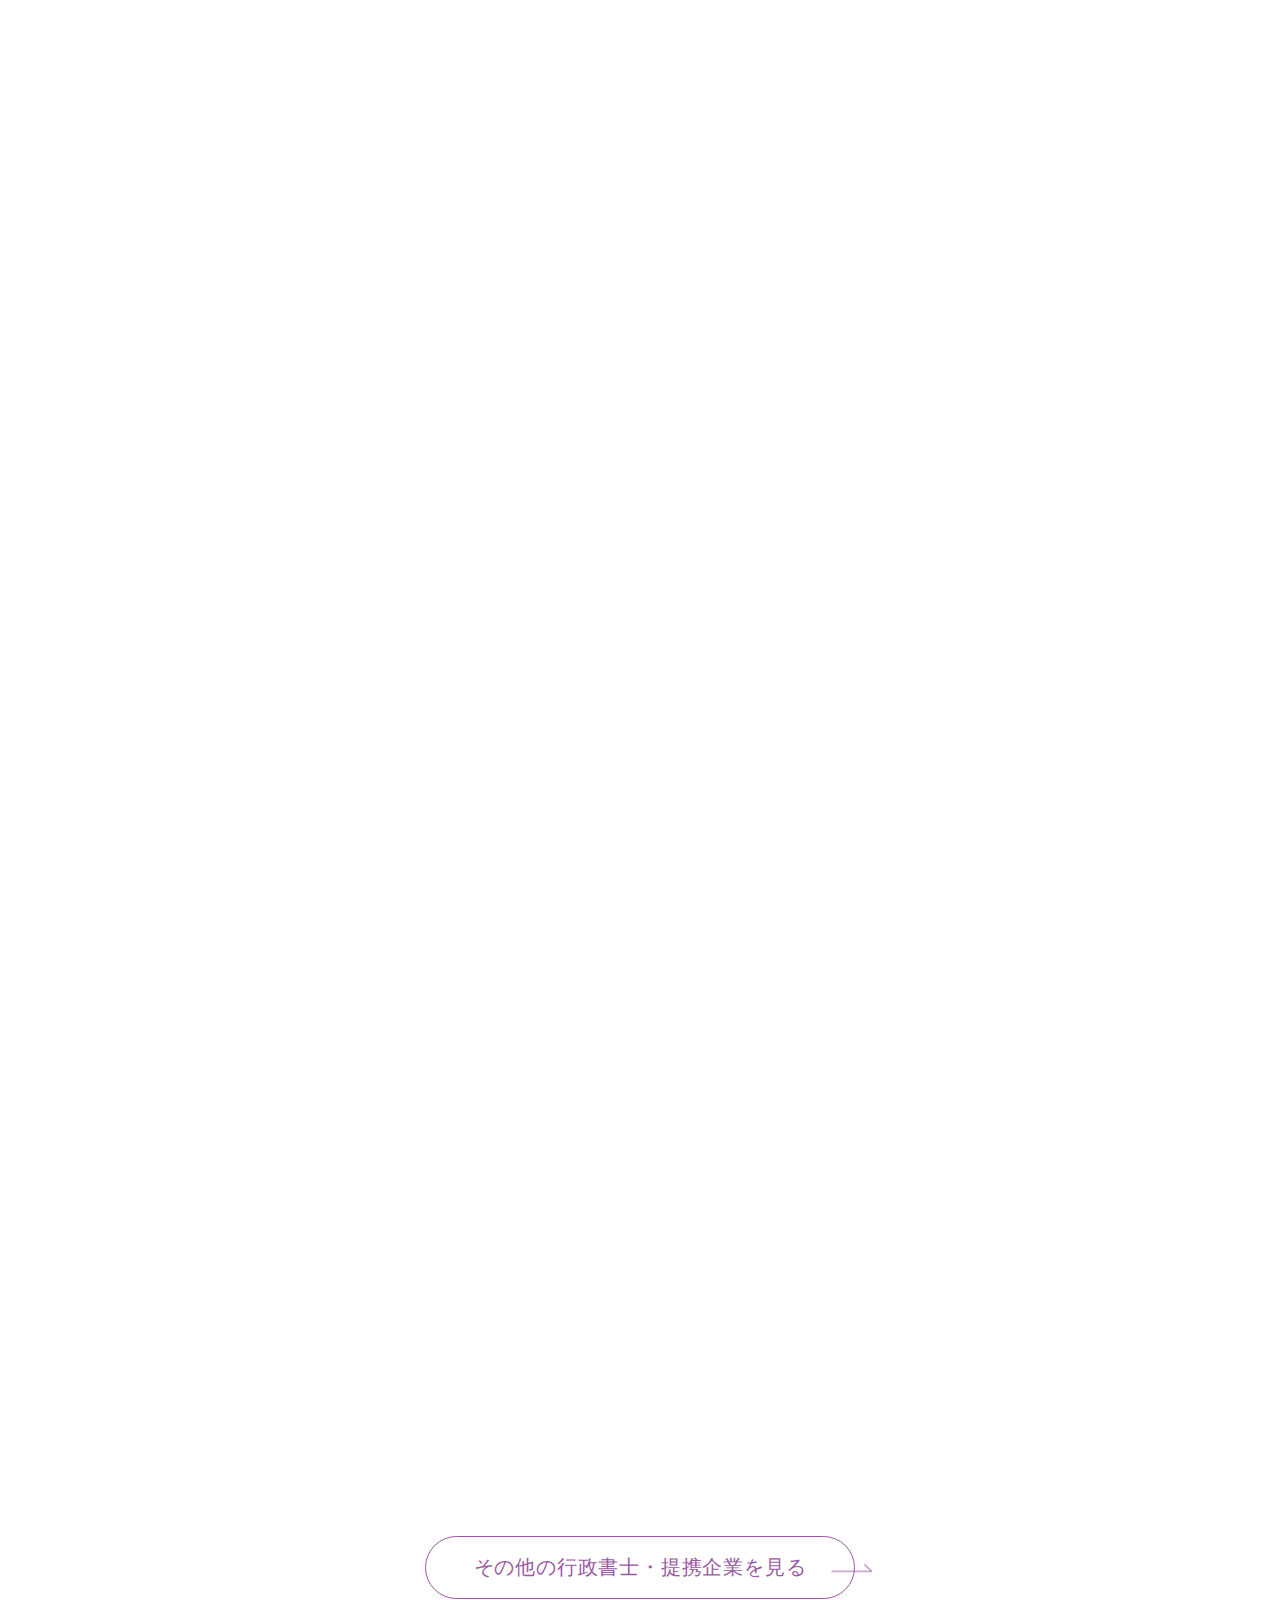
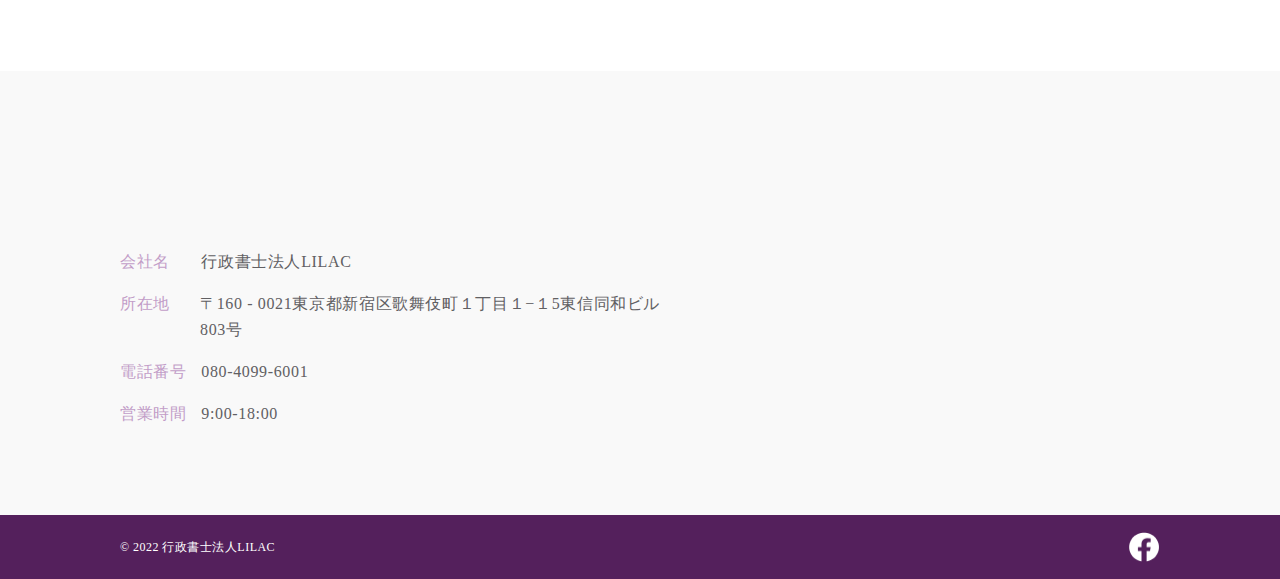
==== commit 4a98c369: "提携先 文言修正" ====
--- a/index.html
+++ b/index.html
@@ -76,11 +76,11 @@
               <p
                 class="greeting-text-content fadeInContents animation-order-03"
               >
-                この度は、当事務所webサイトに訪問いただき誠にありがとうございます。<br />
-                当事務所は2019年開業、2020年補助金申請100件突破、2021年法人化しており、補助金の第一人者として、事業再構築補助金をはじめ様々な補助金申請業務に携わってまいりました。企業売買でも精通しているため、M&A・事業継承の分野でもお役に立てる場面があるかと思います。是非一度ご相談ください。
-                <br />
+              この度は、当事務所webサイトに訪問いただき誠にありがとうございます。
+              当事務所は2019年開業、2021年法人化しており、補助金申請の第一人者として事業再構築補助金をはじめ様々な補助金申請業務に携わってまいりました。企業売買も精通しているため、M&A・事業継承の分野でもお役に立てる場面があるかと思います。是非一度ご相談ください。
+              <br />
                 <br /><br />
-                当事務所はご相談いただいたら必ずお役に立つことをモットーに、会社設立から各資金調達、事業の発展に関する書類手続きなどをワンストップサポートを行っております。許認可・補助金・融資すべての業務に携わっておりますので丁寧・スピードには定評があります。訪れたら必要なものが出てくるような士業のデパートのような事務所を目指しております。
+                当事務所はご相談いただいたら必ずお役に立つことをモットーに、会社設立から各資金調達、事業の発展に関する書類手続きなどをワンストップでサポートしております。許認可・補助金・融資すべての業務に携わっておりますので丁寧・スピードには定評があります。訪れたら必要なものが出てくるような士業のデパートのような事務所を目指しております。
               </p>
             </div>
             <div class="greeting-img">
@@ -108,7 +108,8 @@
                   </span>
                 </h3>
                 <p class="works-contents-text-content">
-                  当事務所では、現在「小規模事業者持続化補助金」「ものづくり補助金」「IT導入補助金」「事業再構築補助金」の申請代行を行っております。必要な書類の選定や事業計画書の作成をお手伝いさせていただくため、再提出や不備が起こることがありません。<br />補助金の採択率も80％以上を誇っておりますので、是非一度ご相談ください。
+                  当事務所では、現在「小規模事業者持続化補助金」「ものづくり補助金」「IT導入補助金」「事業再構築補助金」の申請代行を行っております。単なる補助金申請のみならず採択率向上や事業の売上アップなど総合的な観点よりコンサルティングを行っており、補助金の採択率も80％以上を誇っておりますので、是非一度ご相談ください。
+                  また、代表の佐々木がシステム開発会社も保有しておりますので「補助金を使ったシステム開発」などの案件もご対応可能です。                  
                 </p>
               </div>
               <div class="works-contents-img hojokinn-img"></div>
@@ -124,9 +125,8 @@
                   </span>
                 </h3>
                 <p class="works-contents-text-content">
-                  許認可申請書の種類は非常に多く、建設業許可をはじめとして、許認可の種類は1万を超えます。
-                  許認可申請は「迅速さ」が要求されることが多い業務です。
-                  行政書士法人LILACでは「迅速」「丁寧」を心がけ、後から訂正や補足が出てくることがないよう書類作成を行って参ります。
+                  許認可申請書の種類は非常に多く、建設業許可をはじめとして、許認可の種類は1万種類を超えます。 必要な許可がわからない、この事業に許可は必要か等などもお気軽にお問い合わせください。
+                  許認可の中には、会社を設立する際定款に特定の文言を入れる必要があったり、資本金の額を調整する必要があります。そういった際の方法なども精通しておりますので是非お気軽にお声がけください。                  
                 </p>
               </div>
               <div class="works-contents-img kyoka-img"></div>
@@ -142,8 +142,7 @@
                   </span>
                 </h3>
                 <p class="works-contents-text-content">
-                  ビザ申請と一口に言ってもその外国人によって依頼内容は様々です。留学ビザ、特定技能ビザ、就労ビザ等種類は様々で、外国人の現在の状況に応じて認定申請・変更申請・更新申請を行います。ビザ申請は外国人にとって非常に重要であり、今後の生活や人生にも大きな影響を与えます。行政書士法人LILACでは入管のホームページでは載っていない情報もあるため、ビザにお困りな方は是非一度ご相談ください。
-                </p>
+                  ビザ申請と一口に言ってもその外国人によって依頼内容は様々です。留学ビザ、特定技能ビザ、就労ビザ等種類は様々で、外国人の現在の状況に応じて認定申請・変更申請・更新申請を行います。ビザ申請は外国人にとって非常に重要であり、今後の生活や人生にも大きな影響を与えます。ビザにお困りな方は是非一度ご相談ください。                </p>
               </div>
               <div class="works-contents-img viza-img"></div>
             </div>
@@ -158,7 +157,7 @@
                   </span>
                 </h3>
                 <p class="works-contents-text-content">
-                  行政書士法人LILACでは中小企業M&A・事業承継を行っております。M&A・事業承継では税務問題等も発生いたしますが、税理士をはじめとした外部の専門家と提携しておりますので、M&Aにかかるすべての業務を行うことが可能です。是非一度ご相談ください。
+                  行政書士法人LILACでは中小企業M&A・事業承継も取り扱っております。M&A・事業承継ではヂューデリジェンスや税務問題等も発生いたしますが、税理士をはじめとした外部の専門家と提携しておりますので、M&Aにかかるすべての業務を行うことが可能です。また、代表の佐々木が複数の事業会社を持っておりスモールM&Aに精通しておりますので、会社の売買案件などもありましたら是非一度ご相談ください。
                 </p>
               </div>
               <div class="works-contents-img ma-img"></div>
@@ -181,10 +180,14 @@
                 <p class="team-contents-text-name">佐々木 真理子</p>
                 <p class="team-contents-text-sub-name">MARIKO SASAKI</p>
                 <p class="team-contents-text-position">
-                  行政書士 / 宅建建物取引士 / 補助金バンク登録専門家
+                  行政書士 / 宅建建物取引士/貸金業務取扱主任者資格保有 
                 </p>
                 <p class="team-contents-text-content">
-                  補助金申請を主軸としている行政書士。100件以上の補助金支援実績があり、補助金に係る許認可申請や各種給付金などにも幅広く精通している。事業再構築補助金ではいち早く情報をキャッチアップし、事業者と密にコミュニケーションを取ることでスムーズな申請をサポート。<br />2021年　小規模事業者持続化補助金（低感染リスク型ビジネス枠）全件採択。
+                  300件以上の補助金申請支援実績があり、補助金に係る許認可申請や各種給付金などにも幅広く精通している。事業再構築補助金ではいち早く情報をキャッチアップし、事業者と密にコミュニケーションを取ることでスムーズな申請をサポート。
+事業再構築補助金、ものづくり補助金においては採択率80％以上の実績を誇っており、補助金獲得総額は3億円を超える。
+趣味は会社のショッピングで、スモールM＆Aにも精通している。
+また、自身も事業会社を数社保有している中で保有する不動産会社では未公開物件を数多く扱っており、会社売買からシステム開発、不動産売買などあらゆる相談に対応が可能となっている。
+
                 </p>
               </div>
             </div>
@@ -274,7 +277,7 @@
       </div>
     </footer>
 
-    <script src="jquery-3.6.0.min.js"></script>
+    <script src="./script/jquery-3.6.0.min.js"></script>
     <script src="./script/hamburger.js"></script>
     <script src="./script/fade.js"></script>
   </body>
